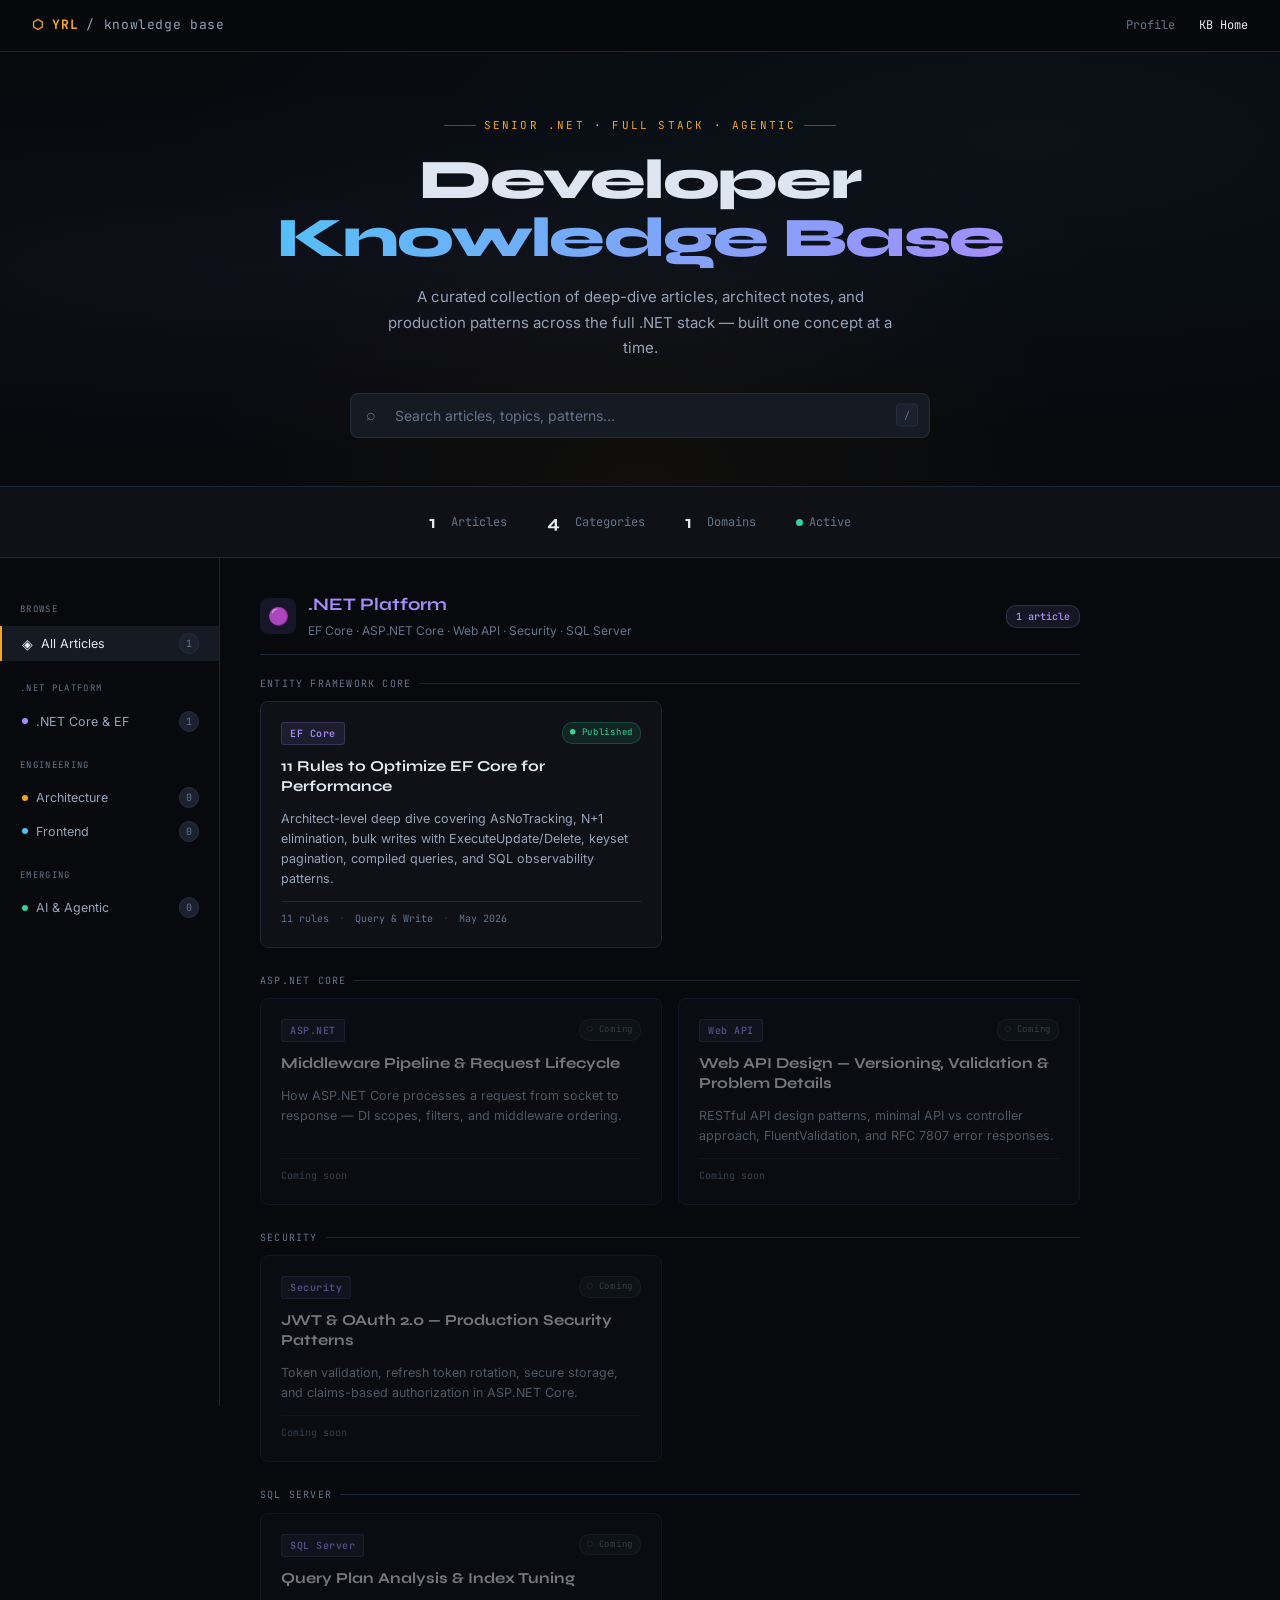
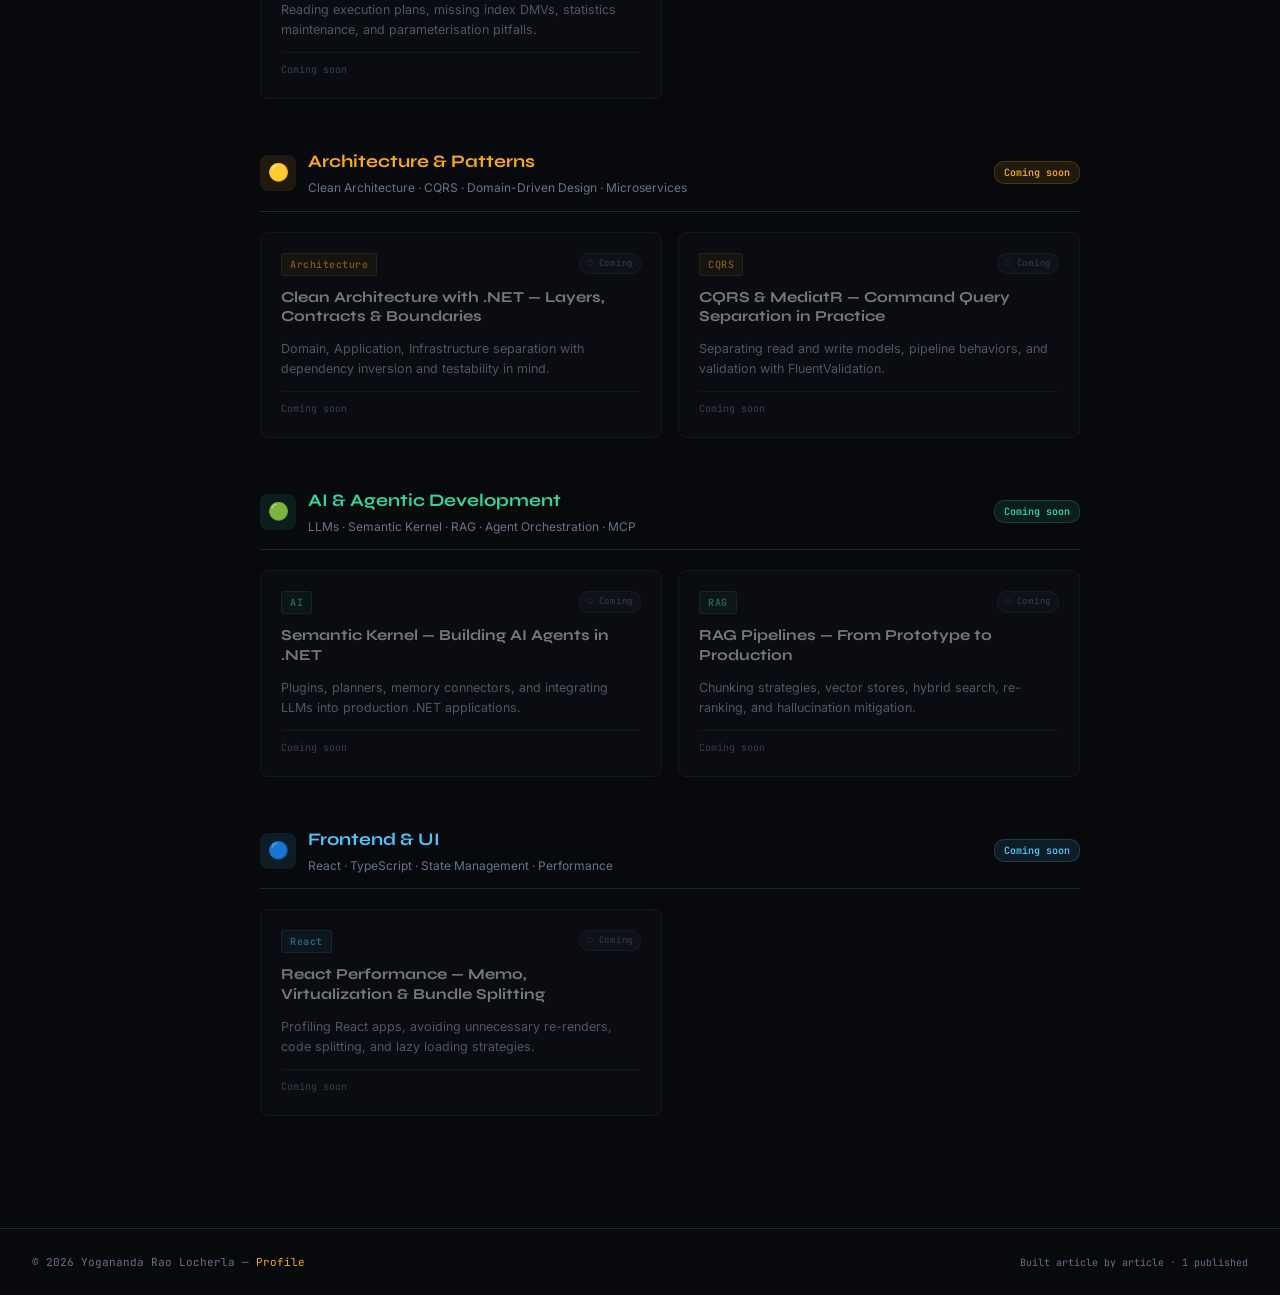
==== kb/index.html @ de8a24d0 "add knowledge base with EF Core performance deep dive Introduces the /kb section — a searchable, cat" ====
<!DOCTYPE html>
<html lang="en">
<head>
<meta charset="UTF-8" />
<meta name="viewport" content="width=device-width, initial-scale=1.0"/>
<title>Knowledge Base — Yogananda Rao Locherla</title>
<style>
  @import url('https://fonts.googleapis.com/css2?family=JetBrains+Mono:wght@400;600;700&family=Syne:wght@400;600;700;800&family=Inter:wght@300;400;500;600&display=swap');

  :root {
    --bg: #07090d;
    --surface: #0f1117;
    --surface2: #161a23;
    --surface3: #1c2130;
    --border: #1e2535;
    --border2: #252d3d;
    --accent: #f5a623;
    --accent2: #4fc3f7;
    --accent3: #a78bfa;
    --accent4: #34d399;
    --accent5: #f87171;
    --text: #e2e8f0;
    --muted: #64748b;
    --muted2: #94a3b8;
  }

  * { box-sizing: border-box; margin: 0; padding: 0; }

  body {
    background: var(--bg);
    color: var(--text);
    font-family: 'Inter', sans-serif;
    font-size: 14px;
    line-height: 1.7;
    min-height: 100vh;
  }

  a { text-decoration: none; color: inherit; }

  /* ── TOP NAV ── */
  nav {
    position: sticky;
    top: 0;
    z-index: 100;
    background: rgba(7,9,13,0.92);
    backdrop-filter: blur(12px);
    border-bottom: 1px solid var(--border);
    padding: 0 2rem;
    display: flex;
    align-items: center;
    justify-content: space-between;
    height: 52px;
  }
  .nav-logo {
    font-family: 'JetBrains Mono', monospace;
    font-size: 13px;
    font-weight: 700;
    color: var(--accent);
    letter-spacing: 0.05em;
    display: flex;
    align-items: center;
    gap: 8px;
  }
  .nav-logo span { color: var(--muted2); font-weight: 400; }
  .nav-links {
    display: flex;
    gap: 1.5rem;
    font-size: 12px;
    color: var(--muted);
    font-family: 'JetBrains Mono', monospace;
  }
  .nav-links a:hover { color: var(--text); }
  .nav-back {
    font-family: 'JetBrains Mono', monospace;
    font-size: 11px;
    color: var(--muted);
    display: flex;
    align-items: center;
    gap: 5px;
    transition: color 0.2s;
  }
  .nav-back:hover { color: var(--accent); }

  /* ── HERO ── */
  .hero {
    padding: 4rem 2rem 3rem;
    text-align: center;
    position: relative;
    overflow: hidden;
    border-bottom: 1px solid var(--border);
  }
  .hero::before {
    content: '';
    position: absolute; inset: 0;
    background:
      radial-gradient(ellipse at 20% 50%, rgba(167,139,250,0.05) 0%, transparent 60%),
      radial-gradient(ellipse at 80% 20%, rgba(79,195,247,0.05) 0%, transparent 60%),
      radial-gradient(ellipse at 50% 100%, rgba(245,166,35,0.04) 0%, transparent 50%);
    pointer-events: none;
  }
  .hero-eyebrow {
    font-family: 'JetBrains Mono', monospace;
    font-size: 11px;
    letter-spacing: 0.2em;
    text-transform: uppercase;
    color: var(--accent);
    margin-bottom: 1rem;
    display: flex;
    align-items: center;
    justify-content: center;
    gap: 8px;
  }
  .hero-eyebrow::before, .hero-eyebrow::after {
    content: '';
    display: block;
    width: 32px;
    height: 1px;
    background: var(--accent);
    opacity: 0.4;
  }
  .hero h1 {
    font-family: 'Syne', sans-serif;
    font-size: clamp(2rem, 5vw, 3.5rem);
    font-weight: 800;
    letter-spacing: -0.03em;
    line-height: 1.05;
    margin-bottom: 1rem;
  }
  .hero h1 em {
    font-style: normal;
    background: linear-gradient(135deg, var(--accent2) 0%, var(--accent3) 100%);
    -webkit-background-clip: text;
    -webkit-text-fill-color: transparent;
    background-clip: text;
  }
  .hero p {
    color: var(--muted2);
    font-size: 15px;
    max-width: 520px;
    margin: 0 auto 2rem;
    line-height: 1.7;
  }

  /* ── SEARCH ── */
  .search-wrap {
    max-width: 580px;
    margin: 0 auto;
    position: relative;
  }
  .search-icon {
    position: absolute;
    left: 16px;
    top: 50%;
    transform: translateY(-50%);
    color: var(--muted);
    font-size: 16px;
    pointer-events: none;
  }
  #search-input {
    width: 100%;
    background: var(--surface2);
    border: 1px solid var(--border2);
    border-radius: 8px;
    padding: 13px 16px 13px 44px;
    font-family: 'Inter', sans-serif;
    font-size: 14px;
    color: var(--text);
    outline: none;
    transition: border-color 0.2s, box-shadow 0.2s;
  }
  #search-input::placeholder { color: var(--muted); }
  #search-input:focus {
    border-color: var(--accent3);
    box-shadow: 0 0 0 3px rgba(167,139,250,0.1);
  }
  .search-kbd {
    position: absolute;
    right: 12px;
    top: 50%;
    transform: translateY(-50%);
    font-family: 'JetBrains Mono', monospace;
    font-size: 10px;
    color: var(--muted);
    background: var(--surface3);
    border: 1px solid var(--border2);
    padding: 2px 7px;
    border-radius: 3px;
  }

  /* ── STATS BAR ── */
  .stats-bar {
    display: flex;
    justify-content: center;
    gap: 2.5rem;
    padding: 1.25rem 2rem;
    border-bottom: 1px solid var(--border);
    background: var(--surface);
  }
  .stat {
    display: flex;
    align-items: center;
    gap: 8px;
    font-size: 12px;
    color: var(--muted);
    font-family: 'JetBrains Mono', monospace;
  }
  .stat-num {
    font-size: 18px;
    font-weight: 700;
    font-family: 'Syne', sans-serif;
    color: var(--text);
  }

  /* ── MAIN LAYOUT ── */
  .layout {
    display: grid;
    grid-template-columns: 220px 1fr;
    min-height: calc(100vh - 200px);
  }
  @media (max-width: 768px) {
    .layout { grid-template-columns: 1fr; }
    .sidebar { display: none; }
  }

  /* ── SIDEBAR ── */
  .sidebar {
    border-right: 1px solid var(--border);
    padding: 1.5rem 0;
    position: sticky;
    top: 52px;
    height: calc(100vh - 52px);
    overflow-y: auto;
    scrollbar-width: thin;
    scrollbar-color: var(--border2) transparent;
  }
  .sidebar-section {
    margin-bottom: 0.5rem;
  }
  .sidebar-heading {
    font-family: 'JetBrains Mono', monospace;
    font-size: 9px;
    letter-spacing: 0.15em;
    text-transform: uppercase;
    color: var(--muted);
    padding: 0.5rem 1.25rem;
    margin-top: 0.75rem;
  }
  .sidebar-item {
    display: flex;
    align-items: center;
    gap: 8px;
    padding: 6px 1.25rem;
    font-size: 12.5px;
    color: var(--muted2);
    cursor: pointer;
    transition: background 0.15s, color 0.15s;
    border-left: 2px solid transparent;
  }
  .sidebar-item:hover {
    background: var(--surface2);
    color: var(--text);
  }
  .sidebar-item.active {
    background: var(--surface2);
    color: var(--text);
    border-left-color: var(--accent);
  }
  .sidebar-dot {
    width: 6px; height: 6px;
    border-radius: 50%;
    flex-shrink: 0;
  }
  .sidebar-count {
    margin-left: auto;
    font-family: 'JetBrains Mono', monospace;
    font-size: 10px;
    background: var(--surface3);
    border: 1px solid var(--border2);
    padding: 1px 6px;
    border-radius: 10px;
    color: var(--muted);
  }

  /* ── CONTENT ── */
  .content {
    padding: 2rem 2.5rem 4rem;
    max-width: 900px;
  }

  /* ── CATEGORY SECTION ── */
  .cat-section { margin-bottom: 3rem; }
  .cat-section[data-hidden="true"] { display: none; }

  .cat-header {
    display: flex;
    align-items: center;
    gap: 12px;
    margin-bottom: 1.25rem;
    padding-bottom: 0.75rem;
    border-bottom: 1px solid var(--border);
  }
  .cat-icon {
    width: 36px; height: 36px;
    border-radius: 8px;
    display: flex;
    align-items: center;
    justify-content: center;
    font-size: 17px;
    flex-shrink: 0;
  }
  .cat-title-block { flex: 1; }
  .cat-title {
    font-family: 'Syne', sans-serif;
    font-size: 1.1rem;
    font-weight: 700;
  }
  .cat-desc { font-size: 12px; color: var(--muted); margin-top: 1px; }
  .cat-badge {
    font-family: 'JetBrains Mono', monospace;
    font-size: 10px;
    padding: 2px 9px;
    border-radius: 10px;
    font-weight: 600;
  }

  /* ── SUBCATEGORY ── */
  .subcat { margin-bottom: 1.5rem; }
  .subcat-label {
    font-family: 'JetBrains Mono', monospace;
    font-size: 10px;
    letter-spacing: 0.12em;
    text-transform: uppercase;
    color: var(--muted);
    margin-bottom: 0.6rem;
    display: flex;
    align-items: center;
    gap: 8px;
  }
  .subcat-label::after {
    content: '';
    flex: 1;
    height: 1px;
    background: var(--border);
  }

  /* ── ARTICLE CARD ── */
  .article-grid {
    display: grid;
    grid-template-columns: repeat(auto-fill, minmax(280px, 1fr));
    gap: 1rem;
  }
  .article-card {
    background: var(--surface);
    border: 1px solid var(--border);
    border-radius: 8px;
    padding: 1.25rem;
    transition: border-color 0.2s, transform 0.15s, box-shadow 0.2s;
    display: flex;
    flex-direction: column;
    gap: 0.75rem;
    cursor: pointer;
    position: relative;
    overflow: hidden;
  }
  .article-card::before {
    content: '';
    position: absolute;
    top: 0; left: 0; right: 0;
    height: 2px;
    opacity: 0;
    transition: opacity 0.2s;
  }
  .article-card:hover {
    border-color: var(--border2);
    transform: translateY(-2px);
    box-shadow: 0 8px 24px rgba(0,0,0,0.4);
  }
  .article-card:hover::before { opacity: 1; }

  .article-top {
    display: flex;
    align-items: flex-start;
    justify-content: space-between;
    gap: 8px;
  }
  .article-tag {
    font-family: 'JetBrains Mono', monospace;
    font-size: 10px;
    padding: 2px 8px;
    border-radius: 3px;
    font-weight: 600;
    letter-spacing: 0.05em;
    white-space: nowrap;
  }
  .article-status {
    font-family: 'JetBrains Mono', monospace;
    font-size: 9px;
    padding: 2px 7px;
    border-radius: 10px;
    letter-spacing: 0.08em;
    white-space: nowrap;
  }
  .status-published {
    background: rgba(52,211,153,0.1);
    color: var(--accent4);
    border: 1px solid rgba(52,211,153,0.2);
  }
  .status-coming {
    background: rgba(100,116,139,0.1);
    color: var(--muted);
    border: 1px solid rgba(100,116,139,0.2);
  }
  .article-title {
    font-family: 'Syne', sans-serif;
    font-size: 0.95rem;
    font-weight: 700;
    line-height: 1.3;
    color: var(--text);
  }
  .article-desc {
    font-size: 12.5px;
    color: var(--muted2);
    line-height: 1.6;
    flex: 1;
  }
  .article-meta {
    display: flex;
    align-items: center;
    gap: 10px;
    font-family: 'JetBrains Mono', monospace;
    font-size: 10px;
    color: var(--muted);
    padding-top: 0.5rem;
    border-top: 1px solid var(--border);
  }
  .article-meta-dot { color: var(--border2); }

  /* ── COMING SOON CARD ── */
  .article-card.coming { opacity: 0.5; pointer-events: none; }

  /* ── EMPTY STATE ── */
  #no-results {
    display: none;
    text-align: center;
    padding: 4rem 2rem;
    color: var(--muted);
  }
  #no-results svg { margin-bottom: 1rem; opacity: 0.3; }
  #no-results p { font-size: 13px; }
  #no-results strong { color: var(--muted2); }

  /* ── COLOR THEMES PER CATEGORY ── */
  /* .NET */
  .c-dotnet .cat-icon { background: rgba(167,139,250,0.1); }
  .c-dotnet .cat-title { color: var(--accent3); }
  .c-dotnet .cat-badge { background: rgba(167,139,250,0.1); color: var(--accent3); border: 1px solid rgba(167,139,250,0.2); }
  .c-dotnet .article-card::before { background: linear-gradient(90deg, var(--accent3), transparent); }
  .c-dotnet .article-tag { background: rgba(167,139,250,0.1); color: var(--accent3); border: 1px solid rgba(167,139,250,0.2); }
  .sidebar-dot.d-dotnet { background: var(--accent3); }

  /* Architecture */
  .c-arch .cat-icon { background: rgba(245,166,35,0.1); }
  .c-arch .cat-title { color: var(--accent); }
  .c-arch .cat-badge { background: rgba(245,166,35,0.1); color: var(--accent); border: 1px solid rgba(245,166,35,0.2); }
  .c-arch .article-card::before { background: linear-gradient(90deg, var(--accent), transparent); }
  .c-arch .article-tag { background: rgba(245,166,35,0.1); color: var(--accent); border: 1px solid rgba(245,166,35,0.2); }
  .sidebar-dot.d-arch { background: var(--accent); }

  /* AI/ML */
  .c-ai .cat-icon { background: rgba(52,211,153,0.1); }
  .c-ai .cat-title { color: var(--accent4); }
  .c-ai .cat-badge { background: rgba(52,211,153,0.1); color: var(--accent4); border: 1px solid rgba(52,211,153,0.2); }
  .c-ai .article-card::before { background: linear-gradient(90deg, var(--accent4), transparent); }
  .c-ai .article-tag { background: rgba(52,211,153,0.1); color: var(--accent4); border: 1px solid rgba(52,211,153,0.2); }
  .sidebar-dot.d-ai { background: var(--accent4); }

  /* Frontend */
  .c-frontend .cat-icon { background: rgba(79,195,247,0.1); }
  .c-frontend .cat-title { color: var(--accent2); }
  .c-frontend .cat-badge { background: rgba(79,195,247,0.1); color: var(--accent2); border: 1px solid rgba(79,195,247,0.2); }
  .c-frontend .article-card::before { background: linear-gradient(90deg, var(--accent2), transparent); }
  .c-frontend .article-tag { background: rgba(79,195,247,0.1); color: var(--accent2); border: 1px solid rgba(79,195,247,0.2); }
  .sidebar-dot.d-frontend { background: var(--accent2); }

  /* ── FOOTER ── */
  footer {
    border-top: 1px solid var(--border);
    padding: 1.5rem 2rem;
    display: flex;
    align-items: center;
    justify-content: space-between;
    font-family: 'JetBrains Mono', monospace;
    font-size: 11px;
    color: var(--muted);
  }
  footer a { color: var(--accent); }

  /* ── SCROLLBAR ── */
  ::-webkit-scrollbar { width: 5px; }
  ::-webkit-scrollbar-track { background: transparent; }
  ::-webkit-scrollbar-thumb { background: var(--border2); border-radius: 3px; }
</style>
</head>
<body>

<!-- ── NAV ── -->
<nav>
  <div class="nav-logo">
    ⬡ YRL <span>/ knowledge base</span>
  </div>
  <div class="nav-links">
    <a href="../index.html">Profile</a>
    <a href="#" style="color:var(--text)">KB Home</a>
  </div>
</nav>

<!-- ── HERO ── -->
<section class="hero">
  <div class="hero-eyebrow">Senior .NET · Full Stack · Agentic</div>
  <h1>Developer<br/><em>Knowledge Base</em></h1>
  <p>A curated collection of deep-dive articles, architect notes, and production patterns across the full .NET stack — built one concept at a time.</p>

  <div class="search-wrap">
    <span class="search-icon">⌕</span>
    <input type="text" id="search-input" placeholder="Search articles, topics, patterns…" autocomplete="off" />
    <span class="search-kbd">/</span>
  </div>
</section>

<!-- ── STATS ── -->
<div class="stats-bar">
  <div class="stat"><span class="stat-num" id="stat-articles">1</span>&nbsp;Articles</div>
  <div class="stat"><span class="stat-num">4</span>&nbsp;Categories</div>
  <div class="stat"><span class="stat-num">1</span>&nbsp;Domains</div>
  <div class="stat" style="display:flex;align-items:center;gap:6px;">
    <span style="width:7px;height:7px;border-radius:50%;background:var(--accent4);display:inline-block;"></span>
    <span>Active</span>
  </div>
</div>

<!-- ── BODY ── -->
<div class="layout">

  <!-- SIDEBAR -->
  <aside class="sidebar">
    <div class="sidebar-section">
      <div class="sidebar-heading">Browse</div>
      <div class="sidebar-item active" onclick="filterCat('all')">
        <span style="font-size:14px;">◈</span> All Articles
        <span class="sidebar-count" id="cnt-all">1</span>
      </div>
    </div>

    <div class="sidebar-section">
      <div class="sidebar-heading">.NET Platform</div>
      <div class="sidebar-item" onclick="filterCat('dotnet')">
        <span class="sidebar-dot d-dotnet"></span> .NET Core &amp; EF
        <span class="sidebar-count" id="cnt-dotnet">1</span>
      </div>
    </div>

    <div class="sidebar-section">
      <div class="sidebar-heading">Engineering</div>
      <div class="sidebar-item" onclick="filterCat('arch')">
        <span class="sidebar-dot d-arch"></span> Architecture
        <span class="sidebar-count" id="cnt-arch">0</span>
      </div>
      <div class="sidebar-item" onclick="filterCat('frontend')">
        <span class="sidebar-dot d-frontend"></span> Frontend
        <span class="sidebar-count" id="cnt-frontend">0</span>
      </div>
    </div>

    <div class="sidebar-section">
      <div class="sidebar-heading">Emerging</div>
      <div class="sidebar-item" onclick="filterCat('ai')">
        <span class="sidebar-dot d-ai"></span> AI &amp; Agentic
        <span class="sidebar-count" id="cnt-ai">0</span>
      </div>
    </div>
  </aside>

  <!-- CONTENT -->
  <main class="content">

    <!-- NO RESULTS -->
    <div id="no-results">
      <svg width="48" height="48" fill="none" viewBox="0 0 24 24" stroke="currentColor">
        <circle cx="11" cy="11" r="8"/><path d="m21 21-4.35-4.35"/>
      </svg>
      <p>No articles match <strong id="no-results-term"></strong></p>
      <p style="margin-top:6px;font-size:12px;">Try a different keyword or browse by category.</p>
    </div>

    <!-- ════════════════════════════════ -->
    <!-- CATEGORY: .NET Platform         -->
    <!-- ════════════════════════════════ -->
    <section class="cat-section c-dotnet" data-cat="dotnet" id="sec-dotnet">
      <div class="cat-header">
        <div class="cat-icon">🟣</div>
        <div class="cat-title-block">
          <div class="cat-title">.NET Platform</div>
          <div class="cat-desc">EF Core · ASP.NET Core · Web API · Security · SQL Server</div>
        </div>
        <span class="cat-badge">1 article</span>
      </div>

      <!-- EF Core subcategory -->
      <div class="subcat">
        <div class="subcat-label">Entity Framework Core</div>
        <div class="article-grid">

          <a href="dotnet/efcore/ef-core-performance-deep-dive.html" class="article-card"
             data-title="EF Core Performance Deep Dive"
             data-tags="ef core entity framework performance query optimization bulk writes change tracker"
             data-cat="dotnet">
            <div class="article-top">
              <span class="article-tag">EF Core</span>
              <span class="article-status status-published">● Published</span>
            </div>
            <div class="article-title">11 Rules to Optimize EF Core for Performance</div>
            <div class="article-desc">Architect-level deep dive covering AsNoTracking, N+1 elimination, bulk writes with ExecuteUpdate/Delete, keyset pagination, compiled queries, and SQL observability patterns.</div>
            <div class="article-meta">
              <span>11 rules</span>
              <span class="article-meta-dot">·</span>
              <span>Query &amp; Write</span>
              <span class="article-meta-dot">·</span>
              <span>May 2026</span>
            </div>
          </a>

        </div>
      </div>

      <!-- ASP.NET Core subcategory (placeholder) -->
      <div class="subcat">
        <div class="subcat-label">ASP.NET Core</div>
        <div class="article-grid">
          <div class="article-card coming" data-title="Middleware Pipeline Deep Dive" data-cat="dotnet">
            <div class="article-top">
              <span class="article-tag">ASP.NET</span>
              <span class="article-status status-coming">◌ Coming</span>
            </div>
            <div class="article-title">Middleware Pipeline &amp; Request Lifecycle</div>
            <div class="article-desc">How ASP.NET Core processes a request from socket to response — DI scopes, filters, and middleware ordering.</div>
            <div class="article-meta"><span>Coming soon</span></div>
          </div>
          <div class="article-card coming" data-title="Web API Design Best Practices" data-cat="dotnet">
            <div class="article-top">
              <span class="article-tag">Web API</span>
              <span class="article-status status-coming">◌ Coming</span>
            </div>
            <div class="article-title">Web API Design — Versioning, Validation &amp; Problem Details</div>
            <div class="article-desc">RESTful API design patterns, minimal API vs controller approach, FluentValidation, and RFC 7807 error responses.</div>
            <div class="article-meta"><span>Coming soon</span></div>
          </div>
        </div>
      </div>

      <!-- Security subcategory (placeholder) -->
      <div class="subcat">
        <div class="subcat-label">Security</div>
        <div class="article-grid">
          <div class="article-card coming" data-title="JWT Auth Security Patterns" data-cat="dotnet">
            <div class="article-top">
              <span class="article-tag">Security</span>
              <span class="article-status status-coming">◌ Coming</span>
            </div>
            <div class="article-title">JWT &amp; OAuth 2.0 — Production Security Patterns</div>
            <div class="article-desc">Token validation, refresh token rotation, secure storage, and claims-based authorization in ASP.NET Core.</div>
            <div class="article-meta"><span>Coming soon</span></div>
          </div>
        </div>
      </div>

      <!-- SQL Server subcategory (placeholder) -->
      <div class="subcat">
        <div class="subcat-label">SQL Server</div>
        <div class="article-grid">
          <div class="article-card coming" data-title="SQL Server Query Tuning" data-cat="dotnet">
            <div class="article-top">
              <span class="article-tag">SQL Server</span>
              <span class="article-status status-coming">◌ Coming</span>
            </div>
            <div class="article-title">Query Plan Analysis &amp; Index Tuning</div>
            <div class="article-desc">Reading execution plans, missing index DMVs, statistics maintenance, and parameterisation pitfalls.</div>
            <div class="article-meta"><span>Coming soon</span></div>
          </div>
        </div>
      </div>

    </section>

    <!-- ════════════════════════════════ -->
    <!-- CATEGORY: Architecture          -->
    <!-- ════════════════════════════════ -->
    <section class="cat-section c-arch" data-cat="arch" id="sec-arch">
      <div class="cat-header">
        <div class="cat-icon">🟡</div>
        <div class="cat-title-block">
          <div class="cat-title">Architecture &amp; Patterns</div>
          <div class="cat-desc">Clean Architecture · CQRS · Domain-Driven Design · Microservices</div>
        </div>
        <span class="cat-badge">Coming soon</span>
      </div>
      <div class="article-grid">
        <div class="article-card coming" data-title="Clean Architecture in .NET" data-cat="arch">
          <div class="article-top">
            <span class="article-tag">Architecture</span>
            <span class="article-status status-coming">◌ Coming</span>
          </div>
          <div class="article-title">Clean Architecture with .NET — Layers, Contracts &amp; Boundaries</div>
          <div class="article-desc">Domain, Application, Infrastructure separation with dependency inversion and testability in mind.</div>
          <div class="article-meta"><span>Coming soon</span></div>
        </div>
        <div class="article-card coming" data-title="CQRS MediatR Pattern" data-cat="arch">
          <div class="article-top">
            <span class="article-tag">CQRS</span>
            <span class="article-status status-coming">◌ Coming</span>
          </div>
          <div class="article-title">CQRS &amp; MediatR — Command Query Separation in Practice</div>
          <div class="article-desc">Separating read and write models, pipeline behaviors, and validation with FluentValidation.</div>
          <div class="article-meta"><span>Coming soon</span></div>
        </div>
      </div>
    </section>

    <!-- ════════════════════════════════ -->
    <!-- CATEGORY: AI & Agentic          -->
    <!-- ════════════════════════════════ -->
    <section class="cat-section c-ai" data-cat="ai" id="sec-ai">
      <div class="cat-header">
        <div class="cat-icon">🟢</div>
        <div class="cat-title-block">
          <div class="cat-title">AI &amp; Agentic Development</div>
          <div class="cat-desc">LLMs · Semantic Kernel · RAG · Agent Orchestration · MCP</div>
        </div>
        <span class="cat-badge">Coming soon</span>
      </div>
      <div class="article-grid">
        <div class="article-card coming" data-title="Semantic Kernel .NET AI" data-cat="ai">
          <div class="article-top">
            <span class="article-tag">AI</span>
            <span class="article-status status-coming">◌ Coming</span>
          </div>
          <div class="article-title">Semantic Kernel — Building AI Agents in .NET</div>
          <div class="article-desc">Plugins, planners, memory connectors, and integrating LLMs into production .NET applications.</div>
          <div class="article-meta"><span>Coming soon</span></div>
        </div>
        <div class="article-card coming" data-title="RAG Pattern Production" data-cat="ai">
          <div class="article-top">
            <span class="article-tag">RAG</span>
            <span class="article-status status-coming">◌ Coming</span>
          </div>
          <div class="article-title">RAG Pipelines — From Prototype to Production</div>
          <div class="article-desc">Chunking strategies, vector stores, hybrid search, re-ranking, and hallucination mitigation.</div>
          <div class="article-meta"><span>Coming soon</span></div>
        </div>
      </div>
    </section>

    <!-- ════════════════════════════════ -->
    <!-- CATEGORY: Frontend              -->
    <!-- ════════════════════════════════ -->
    <section class="cat-section c-frontend" data-cat="frontend" id="sec-frontend">
      <div class="cat-header">
        <div class="cat-icon">🔵</div>
        <div class="cat-title-block">
          <div class="cat-title">Frontend &amp; UI</div>
          <div class="cat-desc">React · TypeScript · State Management · Performance</div>
        </div>
        <span class="cat-badge">Coming soon</span>
      </div>
      <div class="article-grid">
        <div class="article-card coming" data-title="React Performance Patterns" data-cat="frontend">
          <div class="article-top">
            <span class="article-tag">React</span>
            <span class="article-status status-coming">◌ Coming</span>
          </div>
          <div class="article-title">React Performance — Memo, Virtualization &amp; Bundle Splitting</div>
          <div class="article-desc">Profiling React apps, avoiding unnecessary re-renders, code splitting, and lazy loading strategies.</div>
          <div class="article-meta"><span>Coming soon</span></div>
        </div>
      </div>
    </section>

  </main>
</div>

<!-- ── FOOTER ── -->
<footer>
  <span>© 2026 Yogananda Rao Locherla — <a href="../index.html">Profile</a></span>
  <span style="font-size:10px;">Built article by article · <span id="footer-count">1</span> published</span>
</footer>

<script>
// ── DATA ──────────────────────────────────────────────────────────────
const cards = Array.from(document.querySelectorAll('.article-card:not(.coming)'));
const allSections = Array.from(document.querySelectorAll('.cat-section'));

// ── SEARCH ────────────────────────────────────────────────────────────
const input = document.getElementById('search-input');
const noResults = document.getElementById('no-results');
const noResultsTerm = document.getElementById('no-results-term');

function normalise(s) { return s.toLowerCase().replace(/[^a-z0-9 ]/g, ''); }

function doSearch(term) {
  const q = normalise(term);
  let visible = 0;

  allSections.forEach(sec => {
    const secCards = sec.querySelectorAll('.article-card');
    let secVisible = 0;
    secCards.forEach(card => {
      const hay = normalise(
        (card.dataset.title || '') + ' ' +
        (card.dataset.tags || '') + ' ' +
        (card.dataset.cat || '') + ' ' +
        (card.querySelector('.article-title')?.textContent || '') + ' ' +
        (card.querySelector('.article-desc')?.textContent || '')
      );
      const match = !q || hay.includes(q);
      card.style.display = match ? '' : 'none';
      if (match) { secVisible++; visible++; }
    });
    sec.dataset.hidden = secVisible === 0 ? 'true' : 'false';
  });

  noResults.style.display = visible === 0 && q ? 'block' : 'none';
  noResultsTerm.textContent = '"' + term + '"';
}

input.addEventListener('input', () => doSearch(input.value.trim()));

// Keyboard shortcut: / focuses search
document.addEventListener('keydown', e => {
  if (e.key === '/' && document.activeElement !== input) {
    e.preventDefault();
    input.focus();
  }
  if (e.key === 'Escape') { input.blur(); input.value = ''; doSearch(''); }
});

// ── CATEGORY FILTER ───────────────────────────────────────────────────
function filterCat(cat) {
  document.querySelectorAll('.sidebar-item').forEach(i => i.classList.remove('active'));
  event.currentTarget.classList.add('active');

  allSections.forEach(sec => {
    sec.dataset.hidden = (cat !== 'all' && sec.dataset.cat !== cat) ? 'true' : 'false';
  });

  input.value = '';
  doSearch('');
}
</script>
</body>
</html>
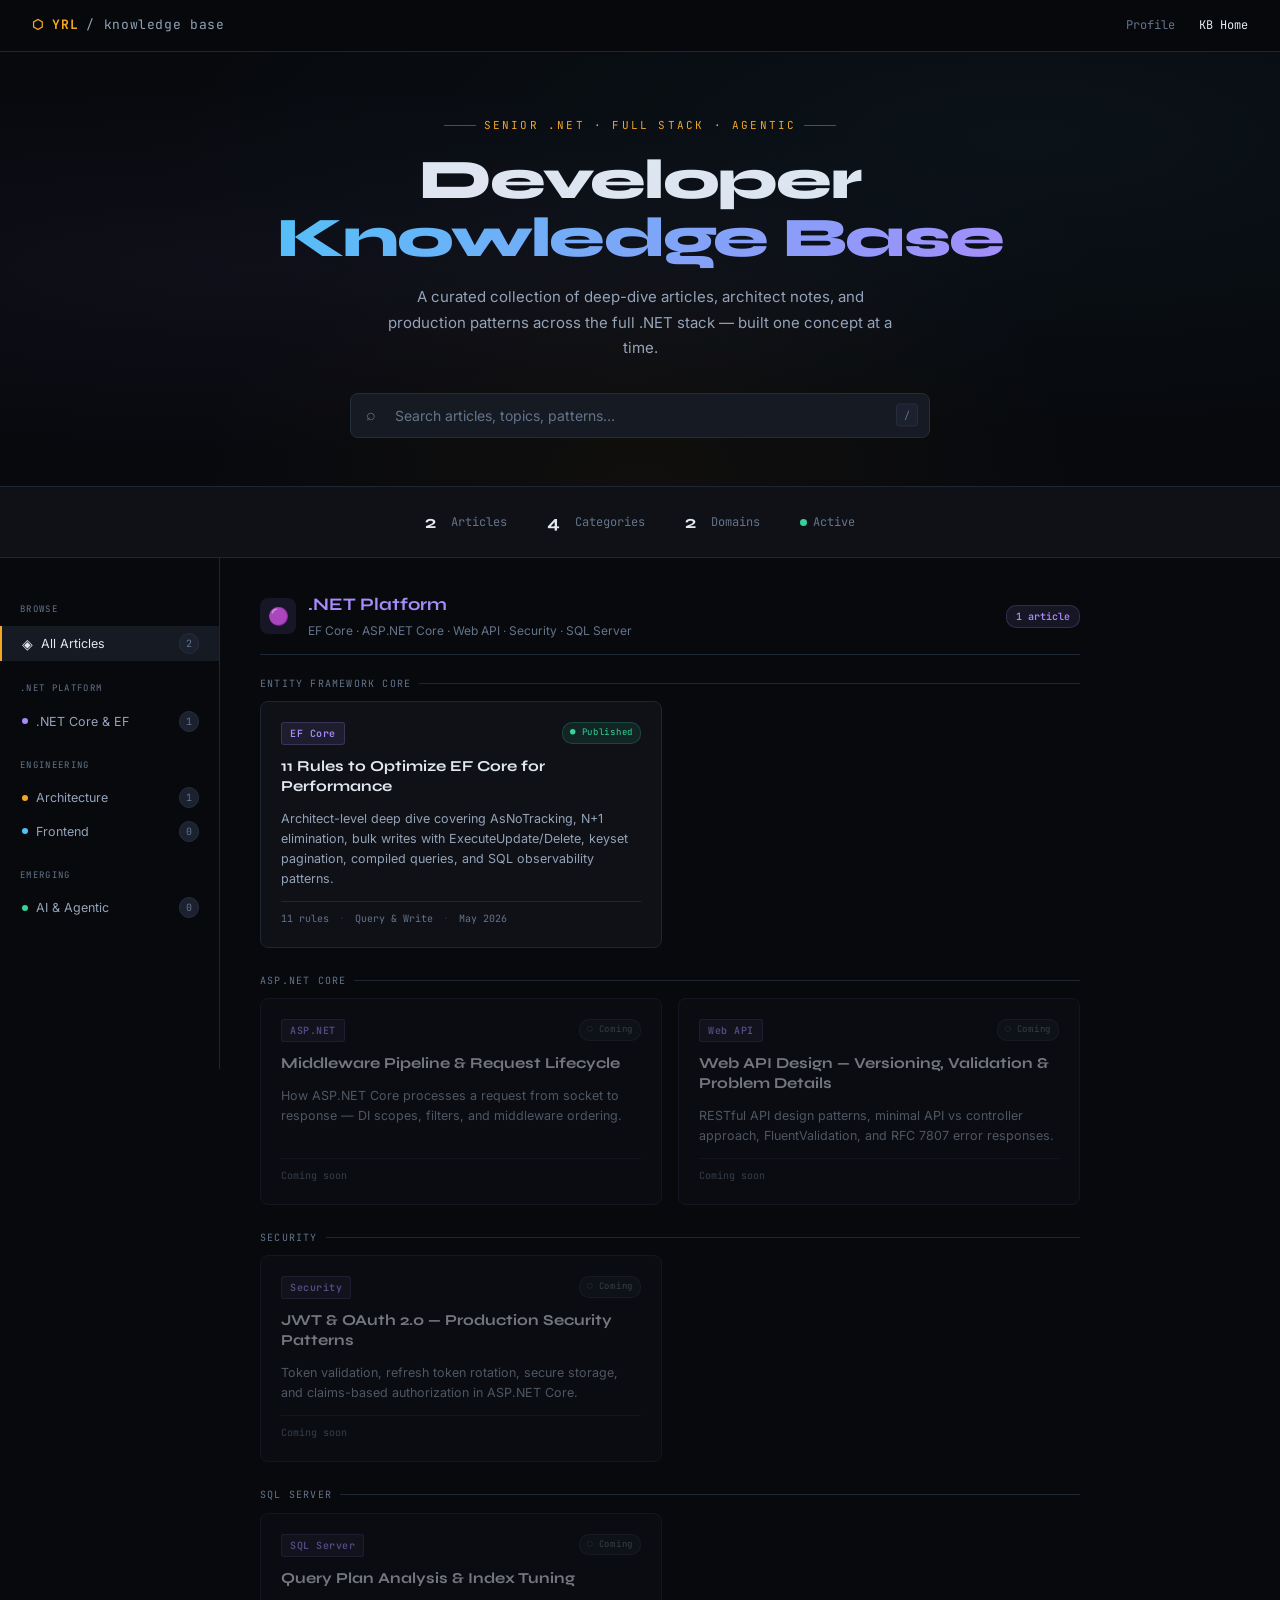
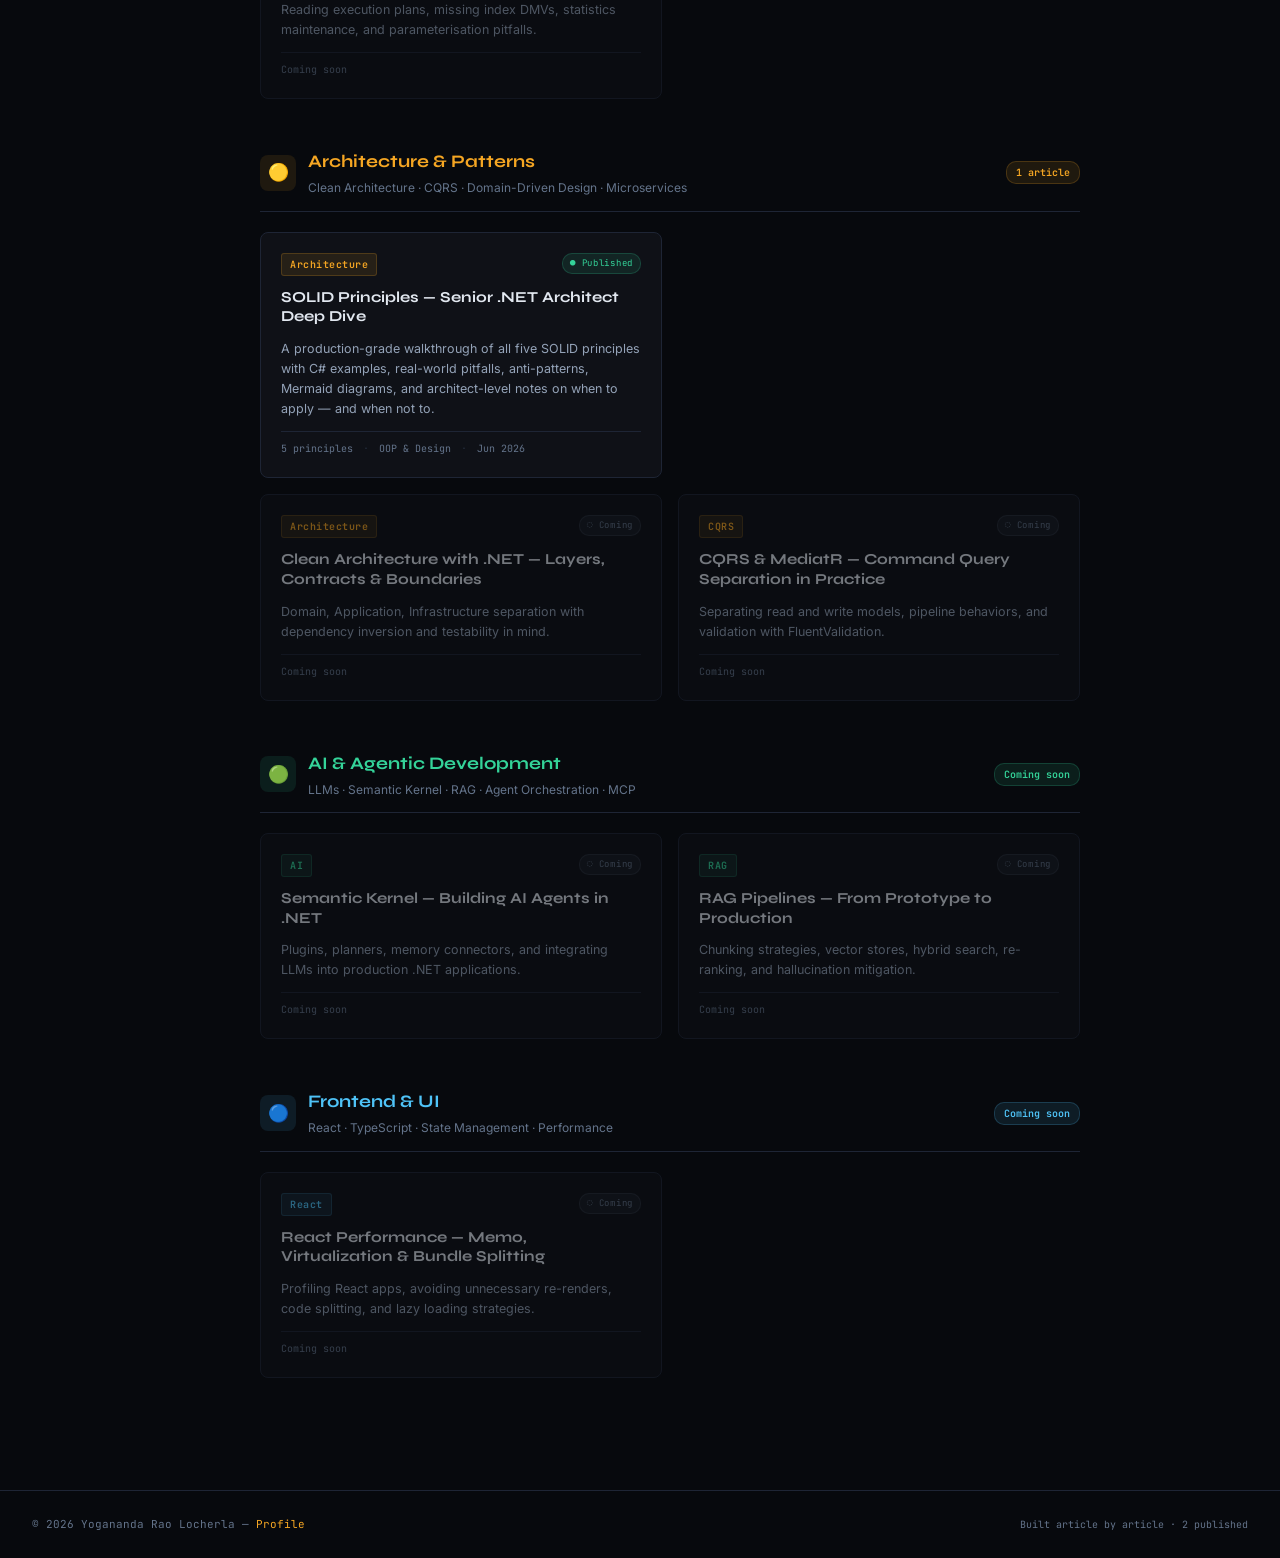
==== commit 42d11029: "add SOLID principles deep dive to architecture category Adds the SOLID Principles Senior .NET Archit" ====
--- a/kb/index.html
+++ b/kb/index.html
@@ -529,9 +529,9 @@
 
 <!-- ── STATS ── -->
 <div class="stats-bar">
-  <div class="stat"><span class="stat-num" id="stat-articles">1</span>&nbsp;Articles</div>
+  <div class="stat"><span class="stat-num" id="stat-articles">2</span>&nbsp;Articles</div>
   <div class="stat"><span class="stat-num">4</span>&nbsp;Categories</div>
-  <div class="stat"><span class="stat-num">1</span>&nbsp;Domains</div>
+  <div class="stat"><span class="stat-num">2</span>&nbsp;Domains</div>
   <div class="stat" style="display:flex;align-items:center;gap:6px;">
     <span style="width:7px;height:7px;border-radius:50%;background:var(--accent4);display:inline-block;"></span>
     <span>Active</span>
@@ -547,7 +547,7 @@
       <div class="sidebar-heading">Browse</div>
       <div class="sidebar-item active" onclick="filterCat('all')">
         <span style="font-size:14px;">◈</span> All Articles
-        <span class="sidebar-count" id="cnt-all">1</span>
+        <span class="sidebar-count" id="cnt-all">2</span>
       </div>
     </div>
 
@@ -563,7 +563,7 @@
       <div class="sidebar-heading">Engineering</div>
       <div class="sidebar-item" onclick="filterCat('arch')">
         <span class="sidebar-dot d-arch"></span> Architecture
-        <span class="sidebar-count" id="cnt-arch">0</span>
+        <span class="sidebar-count" id="cnt-arch">1</span>
       </div>
       <div class="sidebar-item" onclick="filterCat('frontend')">
         <span class="sidebar-dot d-frontend"></span> Frontend
@@ -701,9 +701,32 @@
           <div class="cat-title">Architecture &amp; Patterns</div>
           <div class="cat-desc">Clean Architecture · CQRS · Domain-Driven Design · Microservices</div>
         </div>
-        <span class="cat-badge">Coming soon</span>
+        <span class="cat-badge">1 article</span>
       </div>
       <div class="article-grid">
+
+        <a href="architecture/solid-principles-deep-dive.html" class="article-card"
+           data-title="SOLID Principles Deep Dive"
+           data-tags="solid single responsibility open closed liskov substitution interface segregation dependency inversion design principles oop clean code"
+           data-cat="arch">
+          <div class="article-top">
+            <span class="article-tag">Architecture</span>
+            <span class="article-status status-published">● Published</span>
+          </div>
+          <div class="article-title">SOLID Principles — Senior .NET Architect Deep Dive</div>
+          <div class="article-desc">A production-grade walkthrough of all five SOLID principles with C# examples, real-world pitfalls, anti-patterns, Mermaid diagrams, and architect-level notes on when to apply — and when not to.</div>
+          <div class="article-meta">
+            <span>5 principles</span>
+            <span class="article-meta-dot">·</span>
+            <span>OOP &amp; Design</span>
+            <span class="article-meta-dot">·</span>
+            <span>Jun 2026</span>
+          </div>
+        </a>
+
+      </div>
+
+      <div class="article-grid" style="margin-top:1rem;">
         <div class="article-card coming" data-title="Clean Architecture in .NET" data-cat="arch">
           <div class="article-top">
             <span class="article-tag">Architecture</span>
@@ -723,6 +746,7 @@
           <div class="article-meta"><span>Coming soon</span></div>
         </div>
       </div>
+
     </section>
 
     <!-- ════════════════════════════════ -->
@@ -790,7 +814,7 @@
 <!-- ── FOOTER ── -->
 <footer>
   <span>© 2026 Yogananda Rao Locherla — <a href="../index.html">Profile</a></span>
-  <span style="font-size:10px;">Built article by article · <span id="footer-count">1</span> published</span>
+  <span style="font-size:10px;">Built article by article · <span id="footer-count">2</span> published</span>
 </footer>
 
 <script>
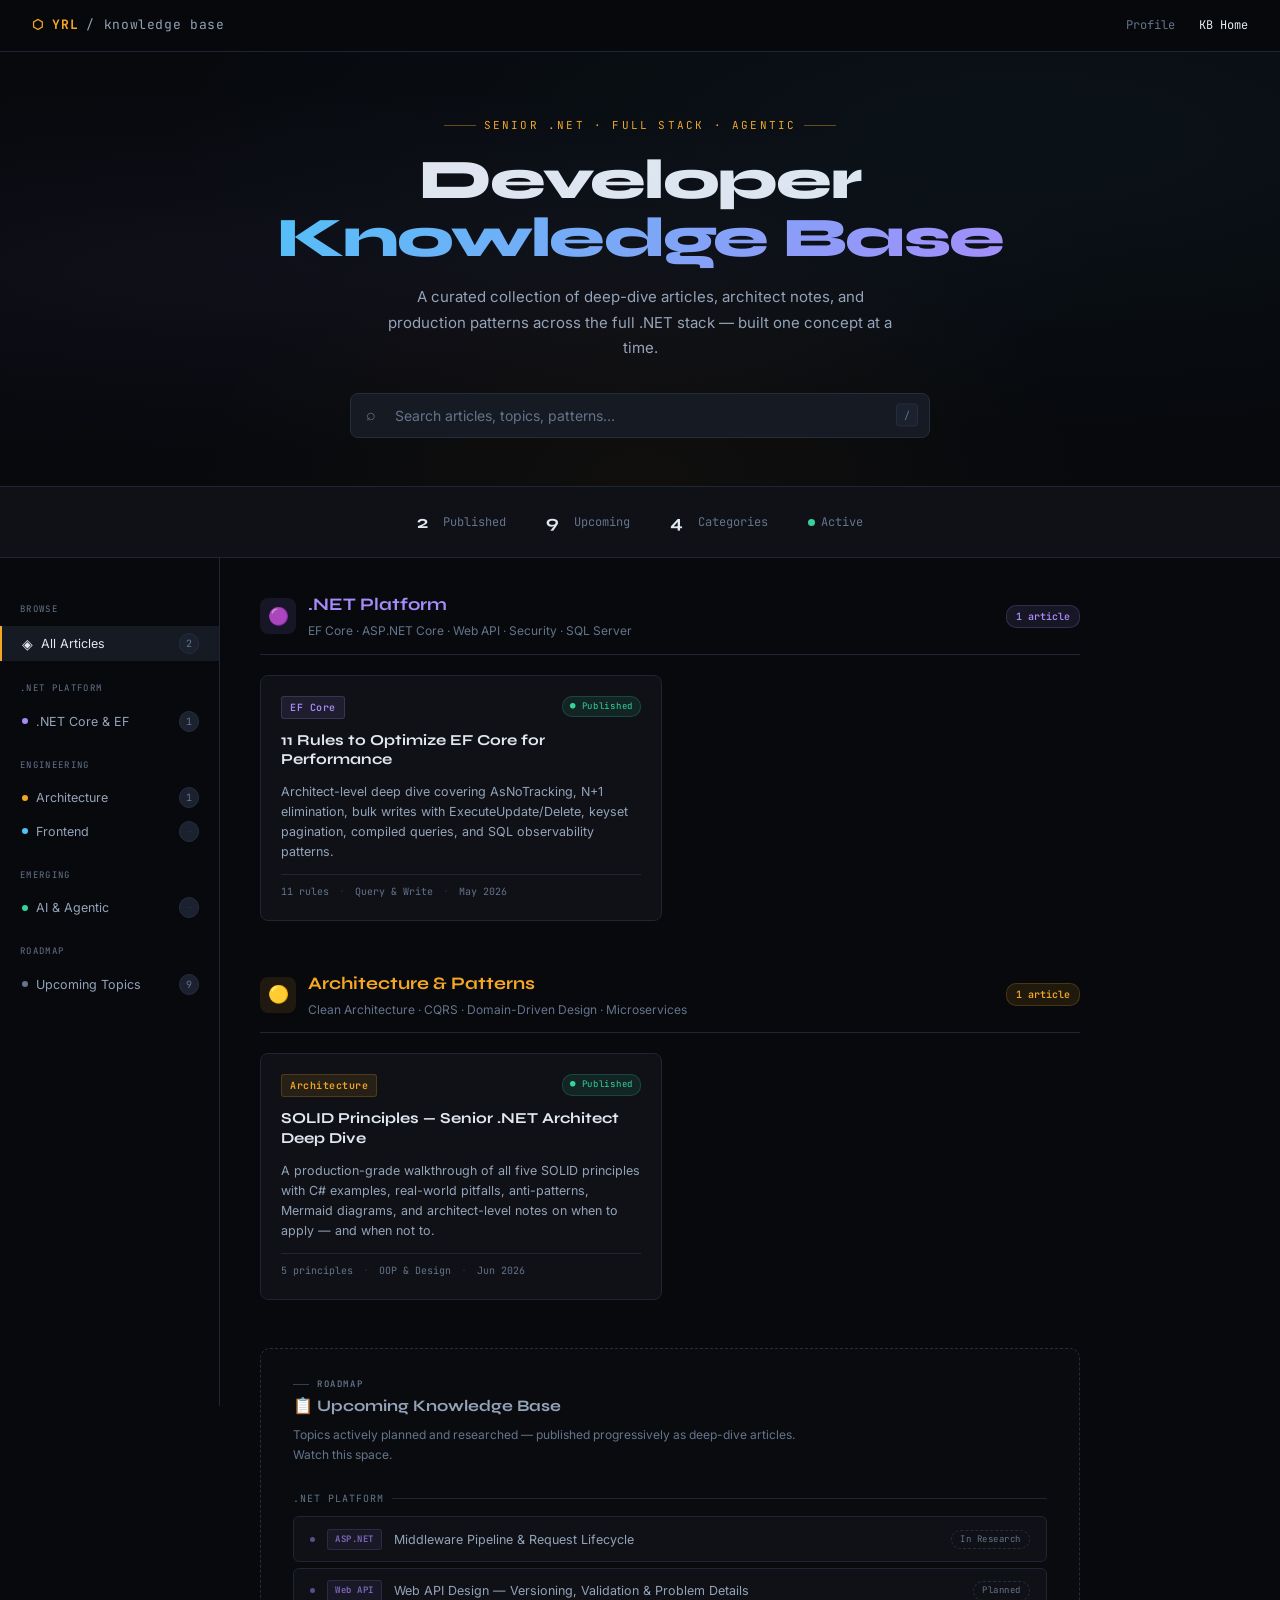
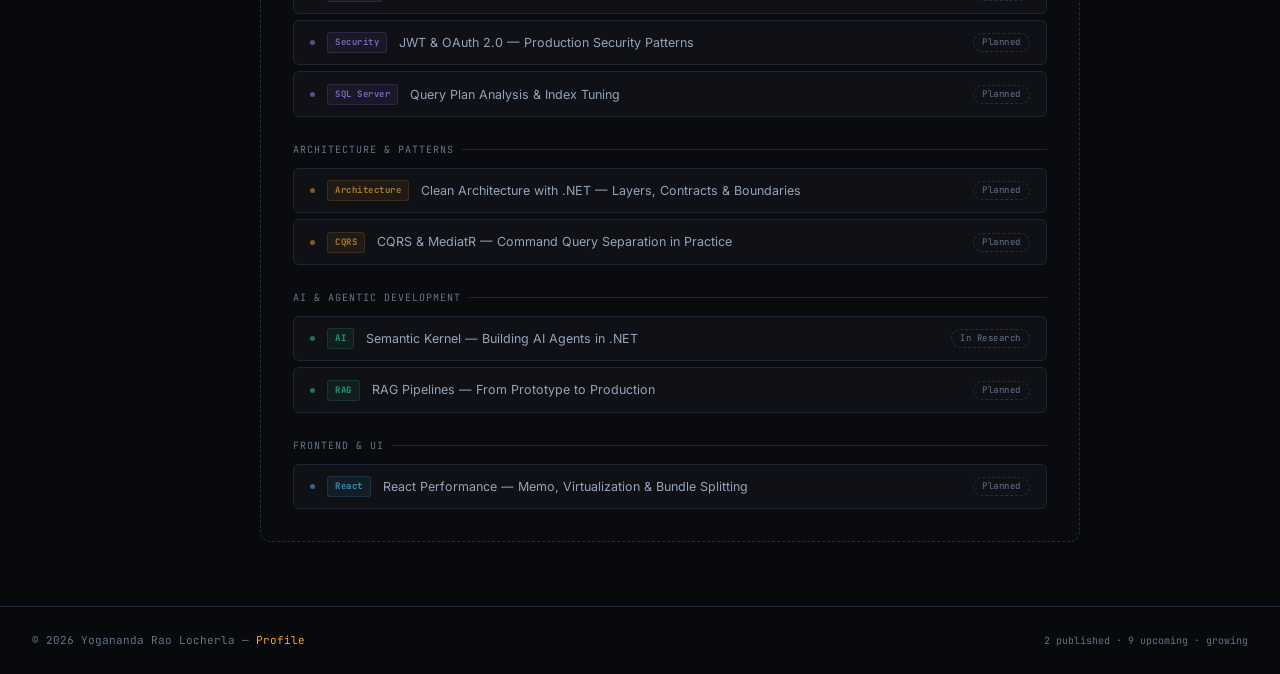
==== commit 48afb182: "clean up KB index — published articles up top, upcoming section at bottom Removes all placeholder co" ====
--- a/kb/index.html
+++ b/kb/index.html
@@ -25,7 +25,6 @@
   }
 
   * { box-sizing: border-box; margin: 0; padding: 0; }
-
   body {
     background: var(--bg);
     color: var(--text);
@@ -34,64 +33,36 @@
     line-height: 1.7;
     min-height: 100vh;
   }
-
   a { text-decoration: none; color: inherit; }
 
   /* ── TOP NAV ── */
   nav {
-    position: sticky;
-    top: 0;
-    z-index: 100;
+    position: sticky; top: 0; z-index: 100;
     background: rgba(7,9,13,0.92);
     backdrop-filter: blur(12px);
     border-bottom: 1px solid var(--border);
     padding: 0 2rem;
-    display: flex;
-    align-items: center;
-    justify-content: space-between;
+    display: flex; align-items: center; justify-content: space-between;
     height: 52px;
   }
   .nav-logo {
     font-family: 'JetBrains Mono', monospace;
-    font-size: 13px;
-    font-weight: 700;
-    color: var(--accent);
-    letter-spacing: 0.05em;
-    display: flex;
-    align-items: center;
-    gap: 8px;
+    font-size: 13px; font-weight: 700;
+    color: var(--accent); letter-spacing: 0.05em;
+    display: flex; align-items: center; gap: 8px;
   }
   .nav-logo span { color: var(--muted2); font-weight: 400; }
-  .nav-links {
-    display: flex;
-    gap: 1.5rem;
-    font-size: 12px;
-    color: var(--muted);
-    font-family: 'JetBrains Mono', monospace;
-  }
+  .nav-links { display: flex; gap: 1.5rem; font-size: 12px; color: var(--muted); font-family: 'JetBrains Mono', monospace; }
   .nav-links a:hover { color: var(--text); }
-  .nav-back {
-    font-family: 'JetBrains Mono', monospace;
-    font-size: 11px;
-    color: var(--muted);
-    display: flex;
-    align-items: center;
-    gap: 5px;
-    transition: color 0.2s;
-  }
-  .nav-back:hover { color: var(--accent); }
 
   /* ── HERO ── */
   .hero {
-    padding: 4rem 2rem 3rem;
-    text-align: center;
-    position: relative;
-    overflow: hidden;
+    padding: 4rem 2rem 3rem; text-align: center;
+    position: relative; overflow: hidden;
     border-bottom: 1px solid var(--border);
   }
   .hero::before {
-    content: '';
-    position: absolute; inset: 0;
+    content: ''; position: absolute; inset: 0;
     background:
       radial-gradient(ellipse at 20% 50%, rgba(167,139,250,0.05) 0%, transparent 60%),
       radial-gradient(ellipse at 80% 20%, rgba(79,195,247,0.05) 0%, transparent 60%),
@@ -100,402 +71,235 @@
   }
   .hero-eyebrow {
     font-family: 'JetBrains Mono', monospace;
-    font-size: 11px;
-    letter-spacing: 0.2em;
-    text-transform: uppercase;
-    color: var(--accent);
-    margin-bottom: 1rem;
-    display: flex;
-    align-items: center;
-    justify-content: center;
-    gap: 8px;
+    font-size: 11px; letter-spacing: 0.2em; text-transform: uppercase;
+    color: var(--accent); margin-bottom: 1rem;
+    display: flex; align-items: center; justify-content: center; gap: 8px;
   }
   .hero-eyebrow::before, .hero-eyebrow::after {
-    content: '';
-    display: block;
-    width: 32px;
-    height: 1px;
-    background: var(--accent);
-    opacity: 0.4;
+    content: ''; display: block; width: 32px; height: 1px;
+    background: var(--accent); opacity: 0.4;
   }
   .hero h1 {
     font-family: 'Syne', sans-serif;
-    font-size: clamp(2rem, 5vw, 3.5rem);
-    font-weight: 800;
-    letter-spacing: -0.03em;
-    line-height: 1.05;
-    margin-bottom: 1rem;
+    font-size: clamp(2rem, 5vw, 3.5rem); font-weight: 800;
+    letter-spacing: -0.03em; line-height: 1.05; margin-bottom: 1rem;
   }
   .hero h1 em {
     font-style: normal;
     background: linear-gradient(135deg, var(--accent2) 0%, var(--accent3) 100%);
-    -webkit-background-clip: text;
-    -webkit-text-fill-color: transparent;
-    background-clip: text;
-  }
-  .hero p {
-    color: var(--muted2);
-    font-size: 15px;
-    max-width: 520px;
-    margin: 0 auto 2rem;
-    line-height: 1.7;
-  }
+    -webkit-background-clip: text; -webkit-text-fill-color: transparent; background-clip: text;
+  }
+  .hero p { color: var(--muted2); font-size: 15px; max-width: 520px; margin: 0 auto 2rem; }
 
   /* ── SEARCH ── */
-  .search-wrap {
-    max-width: 580px;
-    margin: 0 auto;
-    position: relative;
-  }
+  .search-wrap { max-width: 580px; margin: 0 auto; position: relative; }
   .search-icon {
-    position: absolute;
-    left: 16px;
-    top: 50%;
-    transform: translateY(-50%);
-    color: var(--muted);
-    font-size: 16px;
-    pointer-events: none;
+    position: absolute; left: 16px; top: 50%; transform: translateY(-50%);
+    color: var(--muted); font-size: 16px; pointer-events: none;
   }
   #search-input {
-    width: 100%;
-    background: var(--surface2);
-    border: 1px solid var(--border2);
-    border-radius: 8px;
-    padding: 13px 16px 13px 44px;
-    font-family: 'Inter', sans-serif;
-    font-size: 14px;
-    color: var(--text);
-    outline: none;
+    width: 100%; background: var(--surface2); border: 1px solid var(--border2);
+    border-radius: 8px; padding: 13px 16px 13px 44px;
+    font-family: 'Inter', sans-serif; font-size: 14px; color: var(--text); outline: none;
     transition: border-color 0.2s, box-shadow 0.2s;
   }
   #search-input::placeholder { color: var(--muted); }
-  #search-input:focus {
-    border-color: var(--accent3);
-    box-shadow: 0 0 0 3px rgba(167,139,250,0.1);
-  }
+  #search-input:focus { border-color: var(--accent3); box-shadow: 0 0 0 3px rgba(167,139,250,0.1); }
   .search-kbd {
-    position: absolute;
-    right: 12px;
-    top: 50%;
-    transform: translateY(-50%);
-    font-family: 'JetBrains Mono', monospace;
-    font-size: 10px;
-    color: var(--muted);
-    background: var(--surface3);
-    border: 1px solid var(--border2);
-    padding: 2px 7px;
-    border-radius: 3px;
+    position: absolute; right: 12px; top: 50%; transform: translateY(-50%);
+    font-family: 'JetBrains Mono', monospace; font-size: 10px; color: var(--muted);
+    background: var(--surface3); border: 1px solid var(--border2);
+    padding: 2px 7px; border-radius: 3px;
   }
 
   /* ── STATS BAR ── */
   .stats-bar {
-    display: flex;
-    justify-content: center;
-    gap: 2.5rem;
-    padding: 1.25rem 2rem;
-    border-bottom: 1px solid var(--border);
+    display: flex; justify-content: center; gap: 2.5rem;
+    padding: 1.25rem 2rem; border-bottom: 1px solid var(--border);
     background: var(--surface);
   }
-  .stat {
-    display: flex;
-    align-items: center;
-    gap: 8px;
-    font-size: 12px;
-    color: var(--muted);
-    font-family: 'JetBrains Mono', monospace;
-  }
-  .stat-num {
-    font-size: 18px;
-    font-weight: 700;
-    font-family: 'Syne', sans-serif;
-    color: var(--text);
-  }
-
-  /* ── MAIN LAYOUT ── */
-  .layout {
-    display: grid;
-    grid-template-columns: 220px 1fr;
-    min-height: calc(100vh - 200px);
-  }
-  @media (max-width: 768px) {
-    .layout { grid-template-columns: 1fr; }
-    .sidebar { display: none; }
-  }
+  .stat { display: flex; align-items: center; gap: 8px; font-size: 12px; color: var(--muted); font-family: 'JetBrains Mono', monospace; }
+  .stat-num { font-size: 18px; font-weight: 700; font-family: 'Syne', sans-serif; color: var(--text); }
+
+  /* ── LAYOUT ── */
+  .layout { display: grid; grid-template-columns: 220px 1fr; min-height: calc(100vh - 200px); }
+  @media (max-width: 768px) { .layout { grid-template-columns: 1fr; } .sidebar { display: none; } }
 
   /* ── SIDEBAR ── */
   .sidebar {
     border-right: 1px solid var(--border);
-    padding: 1.5rem 0;
-    position: sticky;
-    top: 52px;
-    height: calc(100vh - 52px);
-    overflow-y: auto;
-    scrollbar-width: thin;
-    scrollbar-color: var(--border2) transparent;
-  }
-  .sidebar-section {
-    margin-bottom: 0.5rem;
-  }
+    padding: 1.5rem 0; position: sticky; top: 52px;
+    height: calc(100vh - 52px); overflow-y: auto;
+    scrollbar-width: thin; scrollbar-color: var(--border2) transparent;
+  }
+  .sidebar-section { margin-bottom: 0.5rem; }
   .sidebar-heading {
-    font-family: 'JetBrains Mono', monospace;
-    font-size: 9px;
-    letter-spacing: 0.15em;
-    text-transform: uppercase;
-    color: var(--muted);
-    padding: 0.5rem 1.25rem;
-    margin-top: 0.75rem;
+    font-family: 'JetBrains Mono', monospace; font-size: 9px;
+    letter-spacing: 0.15em; text-transform: uppercase;
+    color: var(--muted); padding: 0.5rem 1.25rem; margin-top: 0.75rem;
   }
   .sidebar-item {
-    display: flex;
-    align-items: center;
-    gap: 8px;
-    padding: 6px 1.25rem;
-    font-size: 12.5px;
-    color: var(--muted2);
-    cursor: pointer;
-    transition: background 0.15s, color 0.15s;
+    display: flex; align-items: center; gap: 8px;
+    padding: 6px 1.25rem; font-size: 12.5px; color: var(--muted2);
+    cursor: pointer; transition: background 0.15s, color 0.15s;
     border-left: 2px solid transparent;
   }
-  .sidebar-item:hover {
-    background: var(--surface2);
-    color: var(--text);
-  }
-  .sidebar-item.active {
-    background: var(--surface2);
-    color: var(--text);
-    border-left-color: var(--accent);
-  }
-  .sidebar-dot {
-    width: 6px; height: 6px;
-    border-radius: 50%;
-    flex-shrink: 0;
-  }
+  .sidebar-item:hover { background: var(--surface2); color: var(--text); }
+  .sidebar-item.active { background: var(--surface2); color: var(--text); border-left-color: var(--accent); }
+  .sidebar-dot { width: 6px; height: 6px; border-radius: 50%; flex-shrink: 0; }
   .sidebar-count {
-    margin-left: auto;
-    font-family: 'JetBrains Mono', monospace;
-    font-size: 10px;
-    background: var(--surface3);
-    border: 1px solid var(--border2);
-    padding: 1px 6px;
-    border-radius: 10px;
-    color: var(--muted);
-  }
+    margin-left: auto; font-family: 'JetBrains Mono', monospace; font-size: 10px;
+    background: var(--surface3); border: 1px solid var(--border2);
+    padding: 1px 6px; border-radius: 10px; color: var(--muted);
+  }
+  .sidebar-dot.d-dotnet  { background: var(--accent3); }
+  .sidebar-dot.d-arch    { background: var(--accent); }
+  .sidebar-dot.d-ai      { background: var(--accent4); }
+  .sidebar-dot.d-frontend{ background: var(--accent2); }
+  .sidebar-dot.d-upcoming{ background: var(--muted); }
 
   /* ── CONTENT ── */
-  .content {
-    padding: 2rem 2.5rem 4rem;
-    max-width: 900px;
-  }
+  .content { padding: 2rem 2.5rem 4rem; max-width: 900px; }
 
   /* ── CATEGORY SECTION ── */
   .cat-section { margin-bottom: 3rem; }
   .cat-section[data-hidden="true"] { display: none; }
-
   .cat-header {
-    display: flex;
-    align-items: center;
-    gap: 12px;
-    margin-bottom: 1.25rem;
-    padding-bottom: 0.75rem;
+    display: flex; align-items: center; gap: 12px;
+    margin-bottom: 1.25rem; padding-bottom: 0.75rem;
     border-bottom: 1px solid var(--border);
   }
-  .cat-icon {
-    width: 36px; height: 36px;
-    border-radius: 8px;
-    display: flex;
-    align-items: center;
-    justify-content: center;
-    font-size: 17px;
-    flex-shrink: 0;
-  }
+  .cat-icon { width: 36px; height: 36px; border-radius: 8px; display: flex; align-items: center; justify-content: center; font-size: 17px; flex-shrink: 0; }
   .cat-title-block { flex: 1; }
-  .cat-title {
-    font-family: 'Syne', sans-serif;
-    font-size: 1.1rem;
-    font-weight: 700;
-  }
+  .cat-title { font-family: 'Syne', sans-serif; font-size: 1.1rem; font-weight: 700; }
   .cat-desc { font-size: 12px; color: var(--muted); margin-top: 1px; }
-  .cat-badge {
-    font-family: 'JetBrains Mono', monospace;
-    font-size: 10px;
-    padding: 2px 9px;
-    border-radius: 10px;
-    font-weight: 600;
-  }
-
-  /* ── SUBCATEGORY ── */
-  .subcat { margin-bottom: 1.5rem; }
-  .subcat-label {
-    font-family: 'JetBrains Mono', monospace;
-    font-size: 10px;
-    letter-spacing: 0.12em;
-    text-transform: uppercase;
-    color: var(--muted);
-    margin-bottom: 0.6rem;
-    display: flex;
-    align-items: center;
-    gap: 8px;
-  }
-  .subcat-label::after {
-    content: '';
-    flex: 1;
-    height: 1px;
-    background: var(--border);
-  }
-
-  /* ── ARTICLE CARD ── */
-  .article-grid {
-    display: grid;
-    grid-template-columns: repeat(auto-fill, minmax(280px, 1fr));
-    gap: 1rem;
-  }
+  .cat-badge { font-family: 'JetBrains Mono', monospace; font-size: 10px; padding: 2px 9px; border-radius: 10px; font-weight: 600; }
+
+  /* ── ARTICLE CARD (published) ── */
+  .article-grid { display: grid; grid-template-columns: repeat(auto-fill, minmax(280px, 1fr)); gap: 1rem; }
   .article-card {
-    background: var(--surface);
-    border: 1px solid var(--border);
-    border-radius: 8px;
-    padding: 1.25rem;
+    background: var(--surface); border: 1px solid var(--border);
+    border-radius: 8px; padding: 1.25rem;
     transition: border-color 0.2s, transform 0.15s, box-shadow 0.2s;
-    display: flex;
-    flex-direction: column;
-    gap: 0.75rem;
-    cursor: pointer;
-    position: relative;
-    overflow: hidden;
+    display: flex; flex-direction: column; gap: 0.75rem;
+    position: relative; overflow: hidden;
   }
   .article-card::before {
-    content: '';
-    position: absolute;
-    top: 0; left: 0; right: 0;
-    height: 2px;
-    opacity: 0;
-    transition: opacity 0.2s;
-  }
-  .article-card:hover {
-    border-color: var(--border2);
-    transform: translateY(-2px);
-    box-shadow: 0 8px 24px rgba(0,0,0,0.4);
-  }
+    content: ''; position: absolute; top: 0; left: 0; right: 0;
+    height: 2px; opacity: 0; transition: opacity 0.2s;
+  }
+  .article-card:hover { border-color: var(--border2); transform: translateY(-2px); box-shadow: 0 8px 24px rgba(0,0,0,0.4); }
   .article-card:hover::before { opacity: 1; }
-
-  .article-top {
-    display: flex;
-    align-items: flex-start;
-    justify-content: space-between;
-    gap: 8px;
-  }
+  .article-top { display: flex; align-items: flex-start; justify-content: space-between; gap: 8px; }
   .article-tag {
-    font-family: 'JetBrains Mono', monospace;
-    font-size: 10px;
-    padding: 2px 8px;
-    border-radius: 3px;
-    font-weight: 600;
-    letter-spacing: 0.05em;
-    white-space: nowrap;
+    font-family: 'JetBrains Mono', monospace; font-size: 10px;
+    padding: 2px 8px; border-radius: 3px; font-weight: 600;
+    letter-spacing: 0.05em; white-space: nowrap;
   }
   .article-status {
-    font-family: 'JetBrains Mono', monospace;
-    font-size: 9px;
-    padding: 2px 7px;
-    border-radius: 10px;
-    letter-spacing: 0.08em;
-    white-space: nowrap;
-  }
-  .status-published {
-    background: rgba(52,211,153,0.1);
-    color: var(--accent4);
-    border: 1px solid rgba(52,211,153,0.2);
-  }
-  .status-coming {
-    background: rgba(100,116,139,0.1);
-    color: var(--muted);
-    border: 1px solid rgba(100,116,139,0.2);
-  }
-  .article-title {
-    font-family: 'Syne', sans-serif;
-    font-size: 0.95rem;
-    font-weight: 700;
-    line-height: 1.3;
-    color: var(--text);
-  }
-  .article-desc {
-    font-size: 12.5px;
-    color: var(--muted2);
-    line-height: 1.6;
-    flex: 1;
-  }
+    font-family: 'JetBrains Mono', monospace; font-size: 9px;
+    padding: 2px 7px; border-radius: 10px; letter-spacing: 0.08em; white-space: nowrap;
+  }
+  .status-published { background: rgba(52,211,153,0.1); color: var(--accent4); border: 1px solid rgba(52,211,153,0.2); }
+  .article-title { font-family: 'Syne', sans-serif; font-size: 0.95rem; font-weight: 700; line-height: 1.3; color: var(--text); }
+  .article-desc { font-size: 12.5px; color: var(--muted2); line-height: 1.6; flex: 1; }
   .article-meta {
-    display: flex;
-    align-items: center;
-    gap: 10px;
-    font-family: 'JetBrains Mono', monospace;
-    font-size: 10px;
-    color: var(--muted);
-    padding-top: 0.5rem;
-    border-top: 1px solid var(--border);
+    display: flex; align-items: center; gap: 10px;
+    font-family: 'JetBrains Mono', monospace; font-size: 10px; color: var(--muted);
+    padding-top: 0.5rem; border-top: 1px solid var(--border);
   }
   .article-meta-dot { color: var(--border2); }
 
-  /* ── COMING SOON CARD ── */
-  .article-card.coming { opacity: 0.5; pointer-events: none; }
-
-  /* ── EMPTY STATE ── */
-  #no-results {
-    display: none;
-    text-align: center;
-    padding: 4rem 2rem;
-    color: var(--muted);
-  }
-  #no-results svg { margin-bottom: 1rem; opacity: 0.3; }
-  #no-results p { font-size: 13px; }
-  #no-results strong { color: var(--muted2); }
-
-  /* ── COLOR THEMES PER CATEGORY ── */
-  /* .NET */
-  .c-dotnet .cat-icon { background: rgba(167,139,250,0.1); }
+  /* ── CATEGORY COLOR THEMES ── */
+  .c-dotnet .cat-icon  { background: rgba(167,139,250,0.1); }
   .c-dotnet .cat-title { color: var(--accent3); }
   .c-dotnet .cat-badge { background: rgba(167,139,250,0.1); color: var(--accent3); border: 1px solid rgba(167,139,250,0.2); }
   .c-dotnet .article-card::before { background: linear-gradient(90deg, var(--accent3), transparent); }
   .c-dotnet .article-tag { background: rgba(167,139,250,0.1); color: var(--accent3); border: 1px solid rgba(167,139,250,0.2); }
-  .sidebar-dot.d-dotnet { background: var(--accent3); }
-
-  /* Architecture */
-  .c-arch .cat-icon { background: rgba(245,166,35,0.1); }
+
+  .c-arch .cat-icon  { background: rgba(245,166,35,0.1); }
   .c-arch .cat-title { color: var(--accent); }
   .c-arch .cat-badge { background: rgba(245,166,35,0.1); color: var(--accent); border: 1px solid rgba(245,166,35,0.2); }
   .c-arch .article-card::before { background: linear-gradient(90deg, var(--accent), transparent); }
   .c-arch .article-tag { background: rgba(245,166,35,0.1); color: var(--accent); border: 1px solid rgba(245,166,35,0.2); }
-  .sidebar-dot.d-arch { background: var(--accent); }
-
-  /* AI/ML */
-  .c-ai .cat-icon { background: rgba(52,211,153,0.1); }
-  .c-ai .cat-title { color: var(--accent4); }
-  .c-ai .cat-badge { background: rgba(52,211,153,0.1); color: var(--accent4); border: 1px solid rgba(52,211,153,0.2); }
-  .c-ai .article-card::before { background: linear-gradient(90deg, var(--accent4), transparent); }
-  .c-ai .article-tag { background: rgba(52,211,153,0.1); color: var(--accent4); border: 1px solid rgba(52,211,153,0.2); }
-  .sidebar-dot.d-ai { background: var(--accent4); }
-
-  /* Frontend */
-  .c-frontend .cat-icon { background: rgba(79,195,247,0.1); }
-  .c-frontend .cat-title { color: var(--accent2); }
-  .c-frontend .cat-badge { background: rgba(79,195,247,0.1); color: var(--accent2); border: 1px solid rgba(79,195,247,0.2); }
-  .c-frontend .article-card::before { background: linear-gradient(90deg, var(--accent2), transparent); }
-  .c-frontend .article-tag { background: rgba(79,195,247,0.1); color: var(--accent2); border: 1px solid rgba(79,195,247,0.2); }
-  .sidebar-dot.d-frontend { background: var(--accent2); }
+
+  /* ── UPCOMING SECTION ── */
+  .upcoming-section {
+    margin-top: 1rem;
+    border: 1px dashed var(--border2);
+    border-radius: 10px;
+    padding: 1.75rem 2rem 2rem;
+    background: rgba(255,255,255,0.01);
+  }
+  .upcoming-section[data-hidden="true"] { display: none; }
+
+  .upcoming-header {
+    display: flex; align-items: center; gap: 12px;
+    margin-bottom: 0.5rem;
+  }
+  .upcoming-eyebrow {
+    font-family: 'JetBrains Mono', monospace;
+    font-size: 9px; letter-spacing: 0.18em; text-transform: uppercase;
+    color: var(--muted); font-weight: 600;
+    display: flex; align-items: center; gap: 8px;
+  }
+  .upcoming-eyebrow::before {
+    content: ''; display: inline-block; width: 16px; height: 1px;
+    background: var(--muted); opacity: 0.5;
+  }
+  .upcoming-title {
+    font-family: 'Syne', sans-serif; font-size: 1rem;
+    font-weight: 700; color: var(--muted2); margin-bottom: 0.35rem;
+  }
+  .upcoming-desc { font-size: 12px; color: var(--muted); margin-bottom: 1.5rem; max-width: 520px; }
+
+  /* ── UPCOMING GROUP ── */
+  .upcoming-group { margin-bottom: 1.5rem; }
+  .upcoming-group:last-child { margin-bottom: 0; }
+  .upcoming-group-label {
+    font-family: 'JetBrains Mono', monospace;
+    font-size: 10px; letter-spacing: 0.1em; text-transform: uppercase;
+    color: var(--muted); margin-bottom: 0.6rem;
+    display: flex; align-items: center; gap: 8px;
+  }
+  .upcoming-group-label::after { content: ''; flex: 1; height: 1px; background: var(--border); }
+
+  /* ── UPCOMING TOPIC ROW ── */
+  .upcoming-grid { display: flex; flex-direction: column; gap: 6px; }
+  .upcoming-row {
+    display: flex; align-items: center; gap: 12px;
+    background: var(--surface); border: 1px solid var(--border);
+    border-radius: 6px; padding: 0.7rem 1rem;
+    transition: border-color 0.15s;
+  }
+  .upcoming-row:hover { border-color: var(--border2); }
+  .upcoming-row-dot { width: 5px; height: 5px; border-radius: 50%; flex-shrink: 0; opacity: 0.5; }
+  .upcoming-row-tag {
+    font-family: 'JetBrains Mono', monospace; font-size: 9px;
+    padding: 2px 7px; border-radius: 3px; font-weight: 700;
+    letter-spacing: 0.06em; white-space: nowrap; opacity: 0.7;
+  }
+  .upcoming-row-title { font-size: 12.5px; color: var(--muted2); flex: 1; line-height: 1.4; }
+  .upcoming-row-status {
+    font-family: 'JetBrains Mono', monospace; font-size: 9px;
+    color: var(--muted); letter-spacing: 0.06em; white-space: nowrap;
+    border: 1px dashed var(--border2); padding: 1px 8px; border-radius: 10px;
+  }
+
+  /* ── EMPTY SEARCH STATE ── */
+  #no-results { display: none; text-align: center; padding: 4rem 2rem; color: var(--muted); }
+  #no-results svg { margin-bottom: 1rem; opacity: 0.3; }
+  #no-results p { font-size: 13px; }
+  #no-results strong { color: var(--muted2); }
 
   /* ── FOOTER ── */
   footer {
-    border-top: 1px solid var(--border);
-    padding: 1.5rem 2rem;
-    display: flex;
-    align-items: center;
-    justify-content: space-between;
-    font-family: 'JetBrains Mono', monospace;
-    font-size: 11px;
-    color: var(--muted);
+    border-top: 1px solid var(--border); padding: 1.5rem 2rem;
+    display: flex; align-items: center; justify-content: space-between;
+    font-family: 'JetBrains Mono', monospace; font-size: 11px; color: var(--muted);
   }
   footer a { color: var(--accent); }
 
-  /* ── SCROLLBAR ── */
   ::-webkit-scrollbar { width: 5px; }
   ::-webkit-scrollbar-track { background: transparent; }
   ::-webkit-scrollbar-thumb { background: var(--border2); border-radius: 3px; }
@@ -505,9 +309,7 @@
 
 <!-- ── NAV ── -->
 <nav>
-  <div class="nav-logo">
-    ⬡ YRL <span>/ knowledge base</span>
-  </div>
+  <div class="nav-logo">⬡ YRL <span>/ knowledge base</span></div>
   <div class="nav-links">
     <a href="../index.html">Profile</a>
     <a href="#" style="color:var(--text)">KB Home</a>
@@ -519,7 +321,6 @@
   <div class="hero-eyebrow">Senior .NET · Full Stack · Agentic</div>
   <h1>Developer<br/><em>Knowledge Base</em></h1>
   <p>A curated collection of deep-dive articles, architect notes, and production patterns across the full .NET stack — built one concept at a time.</p>
-
   <div class="search-wrap">
     <span class="search-icon">⌕</span>
     <input type="text" id="search-input" placeholder="Search articles, topics, patterns…" autocomplete="off" />
@@ -529,9 +330,9 @@
 
 <!-- ── STATS ── -->
 <div class="stats-bar">
-  <div class="stat"><span class="stat-num" id="stat-articles">2</span>&nbsp;Articles</div>
+  <div class="stat"><span class="stat-num">2</span>&nbsp;Published</div>
+  <div class="stat"><span class="stat-num">9</span>&nbsp;Upcoming</div>
   <div class="stat"><span class="stat-num">4</span>&nbsp;Categories</div>
-  <div class="stat"><span class="stat-num">2</span>&nbsp;Domains</div>
   <div class="stat" style="display:flex;align-items:center;gap:6px;">
     <span style="width:7px;height:7px;border-radius:50%;background:var(--accent4);display:inline-block;"></span>
     <span>Active</span>
@@ -545,37 +346,45 @@
   <aside class="sidebar">
     <div class="sidebar-section">
       <div class="sidebar-heading">Browse</div>
-      <div class="sidebar-item active" onclick="filterCat('all')">
+      <div class="sidebar-item active" onclick="filterCat('all', this)">
         <span style="font-size:14px;">◈</span> All Articles
-        <span class="sidebar-count" id="cnt-all">2</span>
+        <span class="sidebar-count">2</span>
       </div>
     </div>
 
     <div class="sidebar-section">
       <div class="sidebar-heading">.NET Platform</div>
-      <div class="sidebar-item" onclick="filterCat('dotnet')">
+      <div class="sidebar-item" onclick="filterCat('dotnet', this)">
         <span class="sidebar-dot d-dotnet"></span> .NET Core &amp; EF
-        <span class="sidebar-count" id="cnt-dotnet">1</span>
+        <span class="sidebar-count">1</span>
       </div>
     </div>
 
     <div class="sidebar-section">
       <div class="sidebar-heading">Engineering</div>
-      <div class="sidebar-item" onclick="filterCat('arch')">
+      <div class="sidebar-item" onclick="filterCat('arch', this)">
         <span class="sidebar-dot d-arch"></span> Architecture
-        <span class="sidebar-count" id="cnt-arch">1</span>
-      </div>
-      <div class="sidebar-item" onclick="filterCat('frontend')">
+        <span class="sidebar-count">1</span>
+      </div>
+      <div class="sidebar-item" onclick="filterCat('frontend', this)">
         <span class="sidebar-dot d-frontend"></span> Frontend
-        <span class="sidebar-count" id="cnt-frontend">0</span>
+        <span class="sidebar-count" style="color:var(--border2);">—</span>
       </div>
     </div>
 
     <div class="sidebar-section">
       <div class="sidebar-heading">Emerging</div>
-      <div class="sidebar-item" onclick="filterCat('ai')">
+      <div class="sidebar-item" onclick="filterCat('ai', this)">
         <span class="sidebar-dot d-ai"></span> AI &amp; Agentic
-        <span class="sidebar-count" id="cnt-ai">0</span>
+        <span class="sidebar-count" style="color:var(--border2);">—</span>
+      </div>
+    </div>
+
+    <div class="sidebar-section">
+      <div class="sidebar-heading">Roadmap</div>
+      <div class="sidebar-item" onclick="filterCat('upcoming', this)">
+        <span class="sidebar-dot d-upcoming"></span> Upcoming Topics
+        <span class="sidebar-count">9</span>
       </div>
     </div>
   </aside>
@@ -592,9 +401,9 @@
       <p style="margin-top:6px;font-size:12px;">Try a different keyword or browse by category.</p>
     </div>
 
-    <!-- ════════════════════════════════ -->
-    <!-- CATEGORY: .NET Platform         -->
-    <!-- ════════════════════════════════ -->
+    <!-- ════════════════════════════════════ -->
+    <!-- CATEGORY: .NET Platform             -->
+    <!-- ════════════════════════════════════ -->
     <section class="cat-section c-dotnet" data-cat="dotnet" id="sec-dotnet">
       <div class="cat-header">
         <div class="cat-icon">🟣</div>
@@ -604,96 +413,33 @@
         </div>
         <span class="cat-badge">1 article</span>
       </div>
-
-      <!-- EF Core subcategory -->
-      <div class="subcat">
-        <div class="subcat-label">Entity Framework Core</div>
-        <div class="article-grid">
-
-          <a href="dotnet/efcore/ef-core-performance-deep-dive.html" class="article-card"
-             data-title="EF Core Performance Deep Dive"
-             data-tags="ef core entity framework performance query optimization bulk writes change tracker"
-             data-cat="dotnet">
-            <div class="article-top">
-              <span class="article-tag">EF Core</span>
-              <span class="article-status status-published">● Published</span>
-            </div>
-            <div class="article-title">11 Rules to Optimize EF Core for Performance</div>
-            <div class="article-desc">Architect-level deep dive covering AsNoTracking, N+1 elimination, bulk writes with ExecuteUpdate/Delete, keyset pagination, compiled queries, and SQL observability patterns.</div>
-            <div class="article-meta">
-              <span>11 rules</span>
-              <span class="article-meta-dot">·</span>
-              <span>Query &amp; Write</span>
-              <span class="article-meta-dot">·</span>
-              <span>May 2026</span>
-            </div>
-          </a>
-
-        </div>
-      </div>
-
-      <!-- ASP.NET Core subcategory (placeholder) -->
-      <div class="subcat">
-        <div class="subcat-label">ASP.NET Core</div>
-        <div class="article-grid">
-          <div class="article-card coming" data-title="Middleware Pipeline Deep Dive" data-cat="dotnet">
-            <div class="article-top">
-              <span class="article-tag">ASP.NET</span>
-              <span class="article-status status-coming">◌ Coming</span>
-            </div>
-            <div class="article-title">Middleware Pipeline &amp; Request Lifecycle</div>
-            <div class="article-desc">How ASP.NET Core processes a request from socket to response — DI scopes, filters, and middleware ordering.</div>
-            <div class="article-meta"><span>Coming soon</span></div>
-          </div>
-          <div class="article-card coming" data-title="Web API Design Best Practices" data-cat="dotnet">
-            <div class="article-top">
-              <span class="article-tag">Web API</span>
-              <span class="article-status status-coming">◌ Coming</span>
-            </div>
-            <div class="article-title">Web API Design — Versioning, Validation &amp; Problem Details</div>
-            <div class="article-desc">RESTful API design patterns, minimal API vs controller approach, FluentValidation, and RFC 7807 error responses.</div>
-            <div class="article-meta"><span>Coming soon</span></div>
-          </div>
-        </div>
-      </div>
-
-      <!-- Security subcategory (placeholder) -->
-      <div class="subcat">
-        <div class="subcat-label">Security</div>
-        <div class="article-grid">
-          <div class="article-card coming" data-title="JWT Auth Security Patterns" data-cat="dotnet">
-            <div class="article-top">
-              <span class="article-tag">Security</span>
-              <span class="article-status status-coming">◌ Coming</span>
-            </div>
-            <div class="article-title">JWT &amp; OAuth 2.0 — Production Security Patterns</div>
-            <div class="article-desc">Token validation, refresh token rotation, secure storage, and claims-based authorization in ASP.NET Core.</div>
-            <div class="article-meta"><span>Coming soon</span></div>
-          </div>
-        </div>
-      </div>
-
-      <!-- SQL Server subcategory (placeholder) -->
-      <div class="subcat">
-        <div class="subcat-label">SQL Server</div>
-        <div class="article-grid">
-          <div class="article-card coming" data-title="SQL Server Query Tuning" data-cat="dotnet">
-            <div class="article-top">
-              <span class="article-tag">SQL Server</span>
-              <span class="article-status status-coming">◌ Coming</span>
-            </div>
-            <div class="article-title">Query Plan Analysis &amp; Index Tuning</div>
-            <div class="article-desc">Reading execution plans, missing index DMVs, statistics maintenance, and parameterisation pitfalls.</div>
-            <div class="article-meta"><span>Coming soon</span></div>
-          </div>
-        </div>
-      </div>
-
+      <div class="article-grid">
+
+        <a href="dotnet/efcore/ef-core-performance-deep-dive.html" class="article-card"
+           data-title="EF Core Performance Deep Dive"
+           data-tags="ef core entity framework performance query optimization bulk writes change tracker"
+           data-cat="dotnet">
+          <div class="article-top">
+            <span class="article-tag">EF Core</span>
+            <span class="article-status status-published">● Published</span>
+          </div>
+          <div class="article-title">11 Rules to Optimize EF Core for Performance</div>
+          <div class="article-desc">Architect-level deep dive covering AsNoTracking, N+1 elimination, bulk writes with ExecuteUpdate/Delete, keyset pagination, compiled queries, and SQL observability patterns.</div>
+          <div class="article-meta">
+            <span>11 rules</span>
+            <span class="article-meta-dot">·</span>
+            <span>Query &amp; Write</span>
+            <span class="article-meta-dot">·</span>
+            <span>May 2026</span>
+          </div>
+        </a>
+
+      </div>
     </section>
 
-    <!-- ════════════════════════════════ -->
-    <!-- CATEGORY: Architecture          -->
-    <!-- ════════════════════════════════ -->
+    <!-- ════════════════════════════════════ -->
+    <!-- CATEGORY: Architecture              -->
+    <!-- ════════════════════════════════════ -->
     <section class="cat-section c-arch" data-cat="arch" id="sec-arch">
       <div class="cat-header">
         <div class="cat-icon">🟡</div>
@@ -725,88 +471,118 @@
         </a>
 
       </div>
-
-      <div class="article-grid" style="margin-top:1rem;">
-        <div class="article-card coming" data-title="Clean Architecture in .NET" data-cat="arch">
-          <div class="article-top">
-            <span class="article-tag">Architecture</span>
-            <span class="article-status status-coming">◌ Coming</span>
-          </div>
-          <div class="article-title">Clean Architecture with .NET — Layers, Contracts &amp; Boundaries</div>
-          <div class="article-desc">Domain, Application, Infrastructure separation with dependency inversion and testability in mind.</div>
-          <div class="article-meta"><span>Coming soon</span></div>
+    </section>
+
+    <!-- ════════════════════════════════════ -->
+    <!-- UPCOMING KNOWLEDGE BASE             -->
+    <!-- ════════════════════════════════════ -->
+    <div class="upcoming-section" id="sec-upcoming" data-cat="upcoming">
+
+      <div class="upcoming-eyebrow">Roadmap</div>
+      <div class="upcoming-title">📋 Upcoming Knowledge Base</div>
+      <div class="upcoming-desc">Topics actively planned and researched — published progressively as deep-dive articles. Watch this space.</div>
+
+      <!-- .NET Platform -->
+      <div class="upcoming-group" data-upcat="dotnet">
+        <div class="upcoming-group-label">.NET Platform</div>
+        <div class="upcoming-grid">
+          <div class="upcoming-row"
+               data-title="Middleware Pipeline Deep Dive"
+               data-tags="aspnet middleware pipeline request lifecycle di scopes filters">
+            <span class="upcoming-row-dot" style="background:var(--accent3)"></span>
+            <span class="upcoming-row-tag" style="background:rgba(167,139,250,0.1);color:var(--accent3);border:1px solid rgba(167,139,250,0.2);">ASP.NET</span>
+            <span class="upcoming-row-title">Middleware Pipeline &amp; Request Lifecycle</span>
+            <span class="upcoming-row-status">In Research</span>
+          </div>
+          <div class="upcoming-row"
+               data-title="Web API Design Best Practices"
+               data-tags="web api versioning validation problem details restful minimal api fluentvalidation">
+            <span class="upcoming-row-dot" style="background:var(--accent3)"></span>
+            <span class="upcoming-row-tag" style="background:rgba(167,139,250,0.1);color:var(--accent3);border:1px solid rgba(167,139,250,0.2);">Web API</span>
+            <span class="upcoming-row-title">Web API Design — Versioning, Validation &amp; Problem Details</span>
+            <span class="upcoming-row-status">Planned</span>
+          </div>
+          <div class="upcoming-row"
+               data-title="JWT Auth Security Patterns"
+               data-tags="jwt oauth security token refresh claims authorization aspnet">
+            <span class="upcoming-row-dot" style="background:var(--accent3)"></span>
+            <span class="upcoming-row-tag" style="background:rgba(167,139,250,0.1);color:var(--accent3);border:1px solid rgba(167,139,250,0.2);">Security</span>
+            <span class="upcoming-row-title">JWT &amp; OAuth 2.0 — Production Security Patterns</span>
+            <span class="upcoming-row-status">Planned</span>
+          </div>
+          <div class="upcoming-row"
+               data-title="SQL Server Query Tuning"
+               data-tags="sql server query plan execution index dmv statistics parameterisation">
+            <span class="upcoming-row-dot" style="background:var(--accent3)"></span>
+            <span class="upcoming-row-tag" style="background:rgba(167,139,250,0.1);color:var(--accent3);border:1px solid rgba(167,139,250,0.2);">SQL Server</span>
+            <span class="upcoming-row-title">Query Plan Analysis &amp; Index Tuning</span>
+            <span class="upcoming-row-status">Planned</span>
+          </div>
         </div>
-        <div class="article-card coming" data-title="CQRS MediatR Pattern" data-cat="arch">
-          <div class="article-top">
-            <span class="article-tag">CQRS</span>
-            <span class="article-status status-coming">◌ Coming</span>
-          </div>
-          <div class="article-title">CQRS &amp; MediatR — Command Query Separation in Practice</div>
-          <div class="article-desc">Separating read and write models, pipeline behaviors, and validation with FluentValidation.</div>
-          <div class="article-meta"><span>Coming soon</span></div>
+      </div>
+
+      <!-- Architecture -->
+      <div class="upcoming-group" data-upcat="arch">
+        <div class="upcoming-group-label">Architecture &amp; Patterns</div>
+        <div class="upcoming-grid">
+          <div class="upcoming-row"
+               data-title="Clean Architecture in .NET"
+               data-tags="clean architecture domain application infrastructure dependency inversion testability">
+            <span class="upcoming-row-dot" style="background:var(--accent)"></span>
+            <span class="upcoming-row-tag" style="background:rgba(245,166,35,0.1);color:var(--accent);border:1px solid rgba(245,166,35,0.2);">Architecture</span>
+            <span class="upcoming-row-title">Clean Architecture with .NET — Layers, Contracts &amp; Boundaries</span>
+            <span class="upcoming-row-status">Planned</span>
+          </div>
+          <div class="upcoming-row"
+               data-title="CQRS MediatR Pattern"
+               data-tags="cqrs mediatr command query separation pipeline behaviors fluentvalidation">
+            <span class="upcoming-row-dot" style="background:var(--accent)"></span>
+            <span class="upcoming-row-tag" style="background:rgba(245,166,35,0.1);color:var(--accent);border:1px solid rgba(245,166,35,0.2);">CQRS</span>
+            <span class="upcoming-row-title">CQRS &amp; MediatR — Command Query Separation in Practice</span>
+            <span class="upcoming-row-status">Planned</span>
+          </div>
         </div>
       </div>
 
-    </section>
-
-    <!-- ════════════════════════════════ -->
-    <!-- CATEGORY: AI & Agentic          -->
-    <!-- ════════════════════════════════ -->
-    <section class="cat-section c-ai" data-cat="ai" id="sec-ai">
-      <div class="cat-header">
-        <div class="cat-icon">🟢</div>
-        <div class="cat-title-block">
-          <div class="cat-title">AI &amp; Agentic Development</div>
-          <div class="cat-desc">LLMs · Semantic Kernel · RAG · Agent Orchestration · MCP</div>
+      <!-- AI & Agentic -->
+      <div class="upcoming-group" data-upcat="ai">
+        <div class="upcoming-group-label">AI &amp; Agentic Development</div>
+        <div class="upcoming-grid">
+          <div class="upcoming-row"
+               data-title="Semantic Kernel .NET AI"
+               data-tags="semantic kernel ai agents llm plugins planners memory connectors dotnet">
+            <span class="upcoming-row-dot" style="background:var(--accent4)"></span>
+            <span class="upcoming-row-tag" style="background:rgba(52,211,153,0.1);color:var(--accent4);border:1px solid rgba(52,211,153,0.2);">AI</span>
+            <span class="upcoming-row-title">Semantic Kernel — Building AI Agents in .NET</span>
+            <span class="upcoming-row-status">In Research</span>
+          </div>
+          <div class="upcoming-row"
+               data-title="RAG Pipeline Production"
+               data-tags="rag retrieval augmented generation vector store chunking hybrid search hallucination">
+            <span class="upcoming-row-dot" style="background:var(--accent4)"></span>
+            <span class="upcoming-row-tag" style="background:rgba(52,211,153,0.1);color:var(--accent4);border:1px solid rgba(52,211,153,0.2);">RAG</span>
+            <span class="upcoming-row-title">RAG Pipelines — From Prototype to Production</span>
+            <span class="upcoming-row-status">Planned</span>
+          </div>
         </div>
-        <span class="cat-badge">Coming soon</span>
-      </div>
-      <div class="article-grid">
-        <div class="article-card coming" data-title="Semantic Kernel .NET AI" data-cat="ai">
-          <div class="article-top">
-            <span class="article-tag">AI</span>
-            <span class="article-status status-coming">◌ Coming</span>
-          </div>
-          <div class="article-title">Semantic Kernel — Building AI Agents in .NET</div>
-          <div class="article-desc">Plugins, planners, memory connectors, and integrating LLMs into production .NET applications.</div>
-          <div class="article-meta"><span>Coming soon</span></div>
+      </div>
+
+      <!-- Frontend -->
+      <div class="upcoming-group" data-upcat="frontend">
+        <div class="upcoming-group-label">Frontend &amp; UI</div>
+        <div class="upcoming-grid">
+          <div class="upcoming-row"
+               data-title="React Performance Patterns"
+               data-tags="react performance memo virtualization bundle splitting code splitting lazy loading">
+            <span class="upcoming-row-dot" style="background:var(--accent2)"></span>
+            <span class="upcoming-row-tag" style="background:rgba(79,195,247,0.1);color:var(--accent2);border:1px solid rgba(79,195,247,0.2);">React</span>
+            <span class="upcoming-row-title">React Performance — Memo, Virtualization &amp; Bundle Splitting</span>
+            <span class="upcoming-row-status">Planned</span>
+          </div>
         </div>
-        <div class="article-card coming" data-title="RAG Pattern Production" data-cat="ai">
-          <div class="article-top">
-            <span class="article-tag">RAG</span>
-            <span class="article-status status-coming">◌ Coming</span>
-          </div>
-          <div class="article-title">RAG Pipelines — From Prototype to Production</div>
-          <div class="article-desc">Chunking strategies, vector stores, hybrid search, re-ranking, and hallucination mitigation.</div>
-          <div class="article-meta"><span>Coming soon</span></div>
-        </div>
-      </div>
-    </section>
-
-    <!-- ════════════════════════════════ -->
-    <!-- CATEGORY: Frontend              -->
-    <!-- ════════════════════════════════ -->
-    <section class="cat-section c-frontend" data-cat="frontend" id="sec-frontend">
-      <div class="cat-header">
-        <div class="cat-icon">🔵</div>
-        <div class="cat-title-block">
-          <div class="cat-title">Frontend &amp; UI</div>
-          <div class="cat-desc">React · TypeScript · State Management · Performance</div>
-        </div>
-        <span class="cat-badge">Coming soon</span>
-      </div>
-      <div class="article-grid">
-        <div class="article-card coming" data-title="React Performance Patterns" data-cat="frontend">
-          <div class="article-top">
-            <span class="article-tag">React</span>
-            <span class="article-status status-coming">◌ Coming</span>
-          </div>
-          <div class="article-title">React Performance — Memo, Virtualization &amp; Bundle Splitting</div>
-          <div class="article-desc">Profiling React apps, avoiding unnecessary re-renders, code splitting, and lazy loading strategies.</div>
-          <div class="article-meta"><span>Coming soon</span></div>
-        </div>
-      </div>
-    </section>
+      </div>
+
+    </div><!-- /upcoming-section -->
 
   </main>
 </div>
@@ -814,42 +590,53 @@
 <!-- ── FOOTER ── -->
 <footer>
   <span>© 2026 Yogananda Rao Locherla — <a href="../index.html">Profile</a></span>
-  <span style="font-size:10px;">Built article by article · <span id="footer-count">2</span> published</span>
+  <span style="font-size:10px;">2 published · 9 upcoming · growing</span>
 </footer>
 
 <script>
-// ── DATA ──────────────────────────────────────────────────────────────
-const cards = Array.from(document.querySelectorAll('.article-card:not(.coming)'));
-const allSections = Array.from(document.querySelectorAll('.cat-section'));
-
-// ── SEARCH ────────────────────────────────────────────────────────────
-const input = document.getElementById('search-input');
-const noResults = document.getElementById('no-results');
+const input       = document.getElementById('search-input');
+const noResults   = document.getElementById('no-results');
 const noResultsTerm = document.getElementById('no-results-term');
+const catSections = Array.from(document.querySelectorAll('.cat-section'));
+const upcomingEl  = document.getElementById('sec-upcoming');
+const upcomingRows= Array.from(upcomingEl.querySelectorAll('.upcoming-row'));
+const upcomingGroups = Array.from(upcomingEl.querySelectorAll('.upcoming-group'));
 
 function normalise(s) { return s.toLowerCase().replace(/[^a-z0-9 ]/g, ''); }
 
+// ── SEARCH ──
 function doSearch(term) {
   const q = normalise(term);
   let visible = 0;
 
-  allSections.forEach(sec => {
-    const secCards = sec.querySelectorAll('.article-card');
-    let secVisible = 0;
-    secCards.forEach(card => {
-      const hay = normalise(
-        (card.dataset.title || '') + ' ' +
-        (card.dataset.tags || '') + ' ' +
-        (card.dataset.cat || '') + ' ' +
-        (card.querySelector('.article-title')?.textContent || '') + ' ' +
-        (card.querySelector('.article-desc')?.textContent || '')
-      );
+  // published cards
+  catSections.forEach(sec => {
+    const cards = sec.querySelectorAll('.article-card');
+    let secVis = 0;
+    cards.forEach(card => {
+      const hay = normalise((card.dataset.title||'') + ' ' + (card.dataset.tags||'') + ' ' + card.textContent);
       const match = !q || hay.includes(q);
       card.style.display = match ? '' : 'none';
-      if (match) { secVisible++; visible++; }
+      if (match) { secVis++; visible++; }
     });
-    sec.dataset.hidden = secVisible === 0 ? 'true' : 'false';
+    sec.dataset.hidden = secVis === 0 ? 'true' : 'false';
   });
+
+  // upcoming rows
+  let upVis = 0;
+  upcomingRows.forEach(row => {
+    const hay = normalise((row.dataset.title||'') + ' ' + (row.dataset.tags||'') + ' ' + row.textContent);
+    const match = !q || hay.includes(q);
+    row.style.display = match ? '' : 'none';
+    if (match) upVis++;
+  });
+  // hide/show groups based on visible rows
+  upcomingGroups.forEach(grp => {
+    const anyVisible = Array.from(grp.querySelectorAll('.upcoming-row')).some(r => r.style.display !== 'none');
+    grp.style.display = anyVisible ? '' : 'none';
+  });
+  upcomingEl.dataset.hidden = upVis === 0 ? 'true' : 'false';
+  if (upVis > 0) visible += upVis;
 
   noResults.style.display = visible === 0 && q ? 'block' : 'none';
   noResultsTerm.textContent = '"' + term + '"';
@@ -857,26 +644,46 @@
 
 input.addEventListener('input', () => doSearch(input.value.trim()));
 
-// Keyboard shortcut: / focuses search
 document.addEventListener('keydown', e => {
-  if (e.key === '/' && document.activeElement !== input) {
-    e.preventDefault();
-    input.focus();
-  }
+  if (e.key === '/' && document.activeElement !== input) { e.preventDefault(); input.focus(); }
   if (e.key === 'Escape') { input.blur(); input.value = ''; doSearch(''); }
 });
 
-// ── CATEGORY FILTER ───────────────────────────────────────────────────
-function filterCat(cat) {
+// ── CATEGORY FILTER ──
+function filterCat(cat, el) {
   document.querySelectorAll('.sidebar-item').forEach(i => i.classList.remove('active'));
-  event.currentTarget.classList.add('active');
-
-  allSections.forEach(sec => {
-    sec.dataset.hidden = (cat !== 'all' && sec.dataset.cat !== cat) ? 'true' : 'false';
+  el.classList.add('active');
+  input.value = '';
+
+  if (cat === 'all') {
+    catSections.forEach(s => s.dataset.hidden = 'false');
+    upcomingEl.dataset.hidden = 'false';
+    upcomingGroups.forEach(g => { g.style.display = ''; });
+    upcomingRows.forEach(r => { r.style.display = ''; });
+    noResults.style.display = 'none';
+    return;
+  }
+
+  if (cat === 'upcoming') {
+    catSections.forEach(s => s.dataset.hidden = 'true');
+    upcomingEl.dataset.hidden = 'false';
+    upcomingGroups.forEach(g => { g.style.display = ''; });
+    upcomingRows.forEach(r => { r.style.display = ''; });
+    noResults.style.display = 'none';
+    return;
+  }
+
+  // specific category — show matching published section + matching upcoming group
+  catSections.forEach(s => { s.dataset.hidden = (s.dataset.cat !== cat) ? 'true' : 'false'; });
+
+  // filter upcoming to matching group only
+  upcomingGroups.forEach(g => {
+    g.style.display = g.dataset.upcat === cat ? '' : 'none';
+    g.querySelectorAll('.upcoming-row').forEach(r => { r.style.display = ''; });
   });
-
-  input.value = '';
-  doSearch('');
+  const anyUpcoming = Array.from(upcomingGroups).some(g => g.style.display !== 'none');
+  upcomingEl.dataset.hidden = anyUpcoming ? 'false' : 'true';
+  noResults.style.display = 'none';
 }
 </script>
 </body>
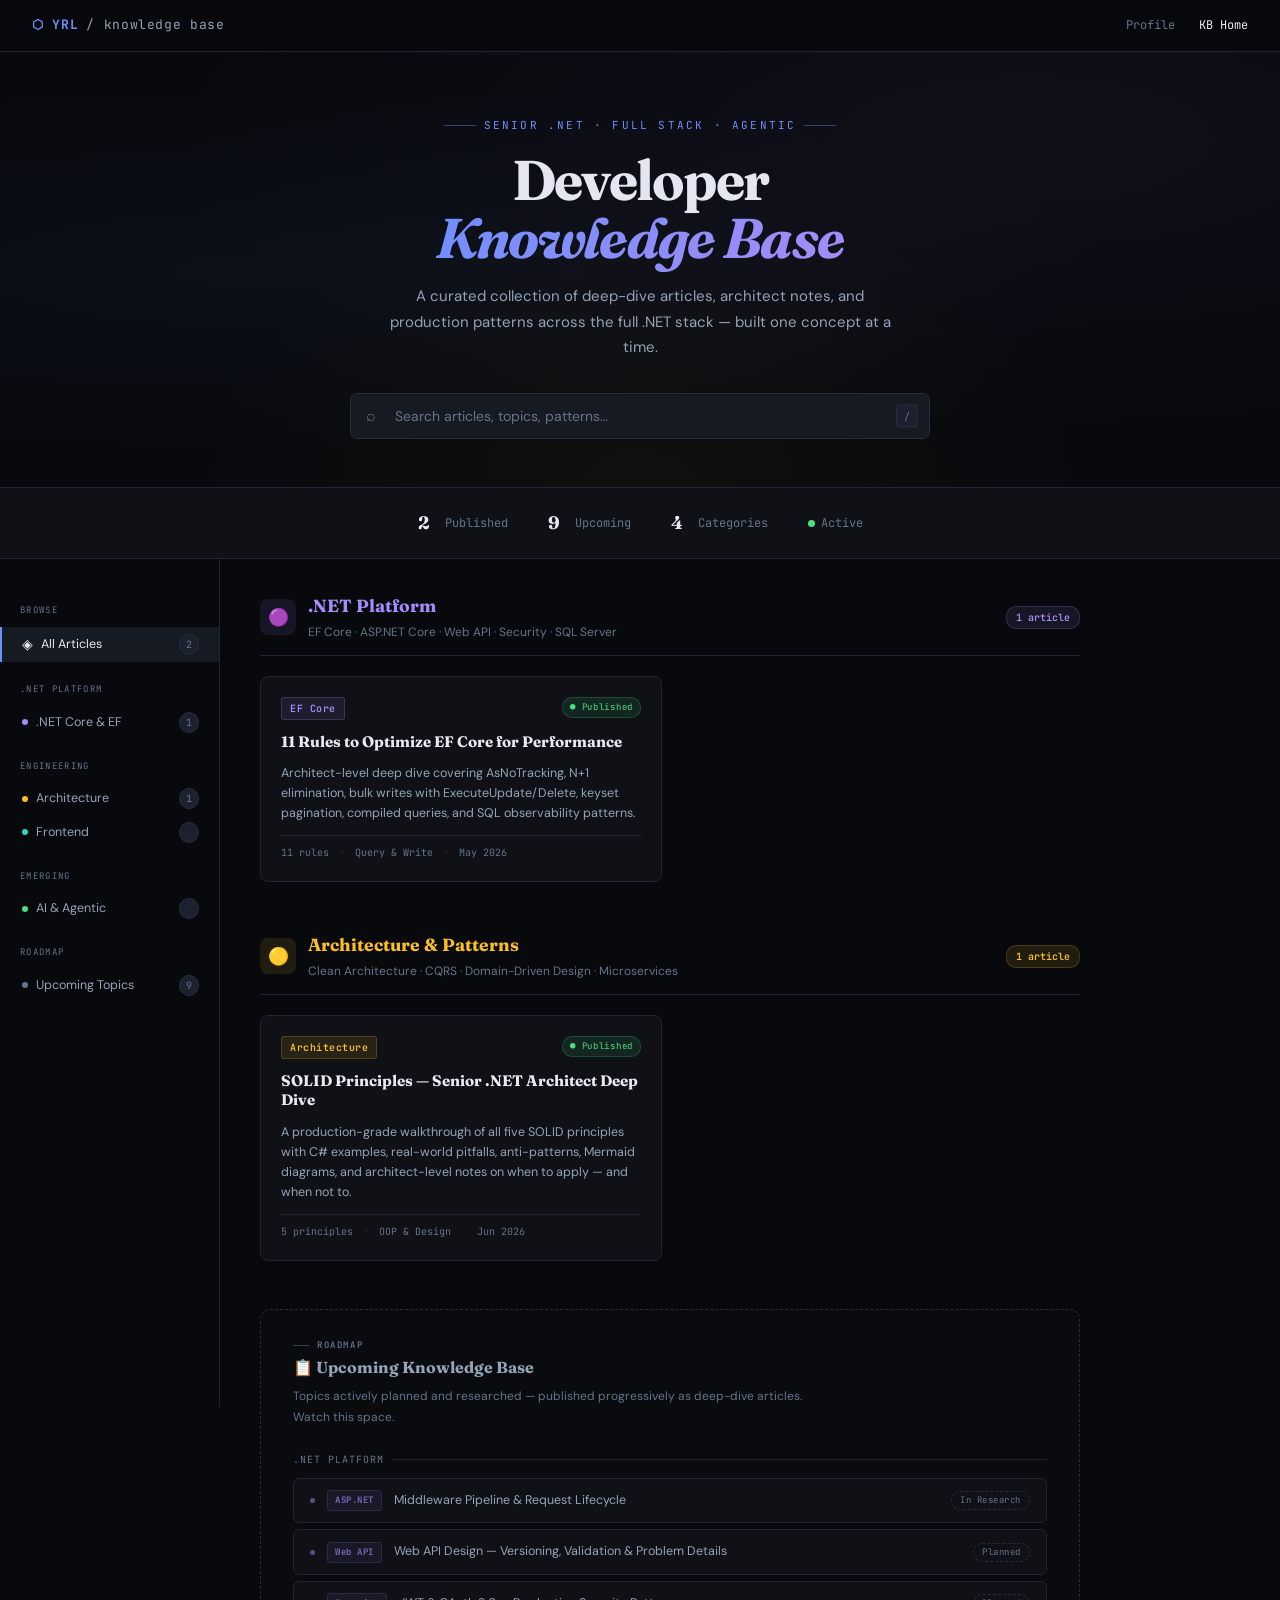
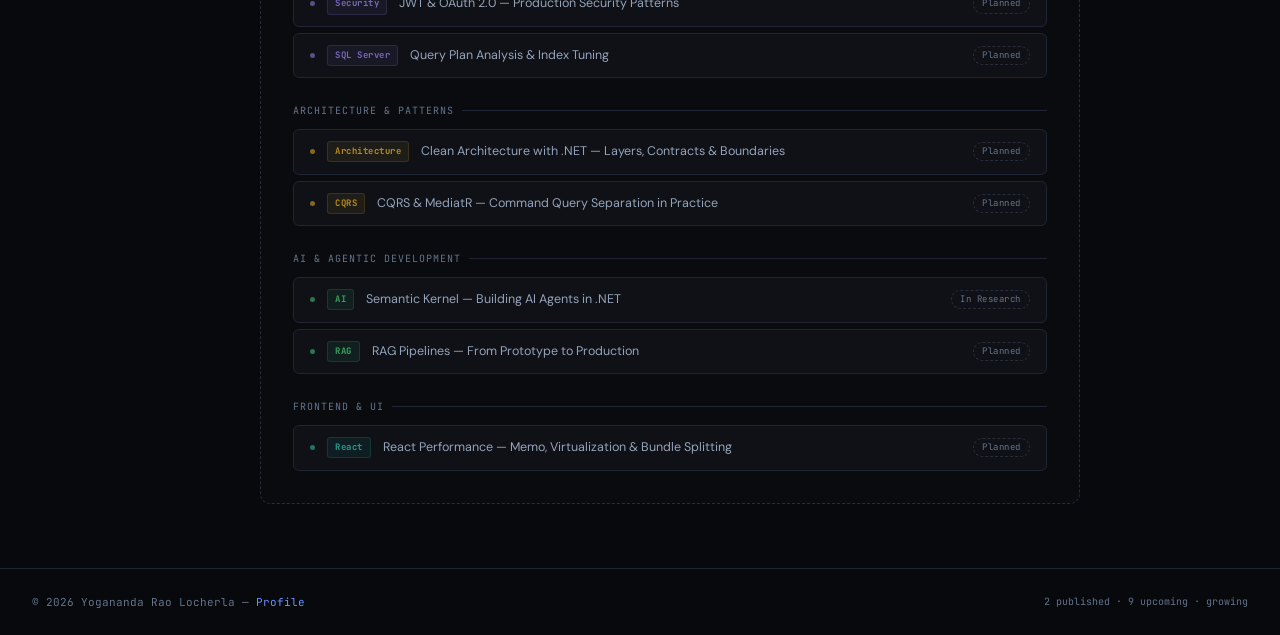
==== commit ffc12e68: "centralise KB design system into kb/assets/kb.css Extracts shared tokens (fonts, CSS variables, rese" ====
--- a/kb/index.html
+++ b/kb/index.html
@@ -4,36 +4,33 @@
 <meta charset="UTF-8" />
 <meta name="viewport" content="width=device-width, initial-scale=1.0"/>
 <title>Knowledge Base — Yogananda Rao Locherla</title>
+<link rel="stylesheet" href="assets/kb.css">
 <style>
-  @import url('https://fonts.googleapis.com/css2?family=JetBrains+Mono:wght@400;600;700&family=Syne:wght@400;600;700;800&family=Inter:wght@300;400;500;600&display=swap');
-
+  /* ── Index-specific token overrides ─────────────────────────────────
+     The index uses its own surface/border palette (slightly darker than
+     article pages) and remaps the accent colours to KB category colours.
+     These declarations appear after kb.css so they win the cascade.      */
   :root {
-    --bg: #07090d;
+    --bg:      #07090d;
     --surface: #0f1117;
-    --surface2: #161a23;
-    --surface3: #1c2130;
-    --border: #1e2535;
+    --surface2:#161a23;
+    --surface3:#1c2130;
+    --border:  #1e2535;
     --border2: #252d3d;
-    --accent: #f5a623;
-    --accent2: #4fc3f7;
-    --accent3: #a78bfa;
-    --accent4: #34d399;
-    --accent5: #f87171;
-    --text: #e2e8f0;
-    --muted: #64748b;
-    --muted2: #94a3b8;
-  }
-
-  * { box-sizing: border-box; margin: 0; padding: 0; }
+    --muted:   #64748b;
+    --muted2:  #94a3b8;
+    /* category accent palette for the KB landing page */
+    --kb-dotnet:   var(--accent2);  /* purple  */
+    --kb-arch:     var(--amber);    /* gold    */
+    --kb-ai:       var(--green);    /* green   */
+    --kb-frontend: var(--teal);     /* cyan    */
+    --kb-brand:    var(--accent);   /* blue    */
+  }
+
   body {
-    background: var(--bg);
-    color: var(--text);
-    font-family: 'Inter', sans-serif;
     font-size: 14px;
     line-height: 1.7;
-    min-height: 100vh;
-  }
-  a { text-decoration: none; color: inherit; }
+  }
 
   /* ── TOP NAV ── */
   nav {
@@ -46,13 +43,13 @@
     height: 52px;
   }
   .nav-logo {
-    font-family: 'JetBrains Mono', monospace;
+    font-family: var(--font-mono);
     font-size: 13px; font-weight: 700;
-    color: var(--accent); letter-spacing: 0.05em;
+    color: var(--kb-brand); letter-spacing: 0.05em;
     display: flex; align-items: center; gap: 8px;
   }
   .nav-logo span { color: var(--muted2); font-weight: 400; }
-  .nav-links { display: flex; gap: 1.5rem; font-size: 12px; color: var(--muted); font-family: 'JetBrains Mono', monospace; }
+  .nav-links { display: flex; gap: 1.5rem; font-size: 12px; color: var(--muted); font-family: var(--font-mono); }
   .nav-links a:hover { color: var(--text); }
 
   /* ── HERO ── */
@@ -64,29 +61,29 @@
   .hero::before {
     content: ''; position: absolute; inset: 0;
     background:
-      radial-gradient(ellipse at 20% 50%, rgba(167,139,250,0.05) 0%, transparent 60%),
-      radial-gradient(ellipse at 80% 20%, rgba(79,195,247,0.05) 0%, transparent 60%),
-      radial-gradient(ellipse at 50% 100%, rgba(245,166,35,0.04) 0%, transparent 50%);
+      radial-gradient(ellipse at 20% 50%, rgba(108,143,255,0.05) 0%, transparent 60%),
+      radial-gradient(ellipse at 80% 20%, rgba(167,139,250,0.05) 0%, transparent 60%),
+      radial-gradient(ellipse at 50% 100%, rgba(251,191,36,0.04) 0%, transparent 50%);
     pointer-events: none;
   }
   .hero-eyebrow {
-    font-family: 'JetBrains Mono', monospace;
+    font-family: var(--font-mono);
     font-size: 11px; letter-spacing: 0.2em; text-transform: uppercase;
-    color: var(--accent); margin-bottom: 1rem;
+    color: var(--kb-brand); margin-bottom: 1rem;
     display: flex; align-items: center; justify-content: center; gap: 8px;
   }
   .hero-eyebrow::before, .hero-eyebrow::after {
     content: ''; display: block; width: 32px; height: 1px;
-    background: var(--accent); opacity: 0.4;
+    background: var(--kb-brand); opacity: 0.4;
   }
   .hero h1 {
-    font-family: 'Syne', sans-serif;
-    font-size: clamp(2rem, 5vw, 3.5rem); font-weight: 800;
+    font-family: var(--font-head);
+    font-size: clamp(2rem, 5vw, 3.5rem); font-weight: 700;
     letter-spacing: -0.03em; line-height: 1.05; margin-bottom: 1rem;
   }
   .hero h1 em {
-    font-style: normal;
-    background: linear-gradient(135deg, var(--accent2) 0%, var(--accent3) 100%);
+    font-style: italic;
+    background: linear-gradient(135deg, var(--accent) 0%, var(--accent2) 100%);
     -webkit-background-clip: text; -webkit-text-fill-color: transparent; background-clip: text;
   }
   .hero p { color: var(--muted2); font-size: 15px; max-width: 520px; margin: 0 auto 2rem; }
@@ -100,14 +97,14 @@
   #search-input {
     width: 100%; background: var(--surface2); border: 1px solid var(--border2);
     border-radius: 8px; padding: 13px 16px 13px 44px;
-    font-family: 'Inter', sans-serif; font-size: 14px; color: var(--text); outline: none;
+    font-family: var(--font-body); font-size: 14px; color: var(--text); outline: none;
     transition: border-color 0.2s, box-shadow 0.2s;
   }
   #search-input::placeholder { color: var(--muted); }
-  #search-input:focus { border-color: var(--accent3); box-shadow: 0 0 0 3px rgba(167,139,250,0.1); }
+  #search-input:focus { border-color: var(--accent2); box-shadow: 0 0 0 3px rgba(167,139,250,0.1); }
   .search-kbd {
     position: absolute; right: 12px; top: 50%; transform: translateY(-50%);
-    font-family: 'JetBrains Mono', monospace; font-size: 10px; color: var(--muted);
+    font-family: var(--font-mono); font-size: 10px; color: var(--muted);
     background: var(--surface3); border: 1px solid var(--border2);
     padding: 2px 7px; border-radius: 3px;
   }
@@ -118,45 +115,45 @@
     padding: 1.25rem 2rem; border-bottom: 1px solid var(--border);
     background: var(--surface);
   }
-  .stat { display: flex; align-items: center; gap: 8px; font-size: 12px; color: var(--muted); font-family: 'JetBrains Mono', monospace; }
-  .stat-num { font-size: 18px; font-weight: 700; font-family: 'Syne', sans-serif; color: var(--text); }
-
-  /* ── LAYOUT ── */
+  .stat { display: flex; align-items: center; gap: 8px; font-size: 12px; color: var(--muted); font-family: var(--font-mono); }
+  .stat-num { font-size: 18px; font-weight: 700; font-family: var(--font-head); color: var(--text); }
+
+  /* ── PAGE LAYOUT (index-specific grid, not .page flex) ── */
   .layout { display: grid; grid-template-columns: 220px 1fr; min-height: calc(100vh - 200px); }
-  @media (max-width: 768px) { .layout { grid-template-columns: 1fr; } .sidebar { display: none; } }
-
-  /* ── SIDEBAR ── */
-  .sidebar {
+  @media (max-width: 768px) { .layout { grid-template-columns: 1fr; } .kb-sidebar { display: none; } }
+
+  /* ── KB SIDEBAR (index-specific, separate from article .sidebar) ── */
+  .kb-sidebar {
     border-right: 1px solid var(--border);
     padding: 1.5rem 0; position: sticky; top: 52px;
     height: calc(100vh - 52px); overflow-y: auto;
     scrollbar-width: thin; scrollbar-color: var(--border2) transparent;
   }
-  .sidebar-section { margin-bottom: 0.5rem; }
-  .sidebar-heading {
-    font-family: 'JetBrains Mono', monospace; font-size: 9px;
+  .kb-sidebar-section { margin-bottom: 0.5rem; }
+  .kb-sidebar-heading {
+    font-family: var(--font-mono); font-size: 9px;
     letter-spacing: 0.15em; text-transform: uppercase;
     color: var(--muted); padding: 0.5rem 1.25rem; margin-top: 0.75rem;
   }
-  .sidebar-item {
+  .kb-sidebar-item {
     display: flex; align-items: center; gap: 8px;
     padding: 6px 1.25rem; font-size: 12.5px; color: var(--muted2);
     cursor: pointer; transition: background 0.15s, color 0.15s;
     border-left: 2px solid transparent;
   }
-  .sidebar-item:hover { background: var(--surface2); color: var(--text); }
-  .sidebar-item.active { background: var(--surface2); color: var(--text); border-left-color: var(--accent); }
-  .sidebar-dot { width: 6px; height: 6px; border-radius: 50%; flex-shrink: 0; }
-  .sidebar-count {
-    margin-left: auto; font-family: 'JetBrains Mono', monospace; font-size: 10px;
+  .kb-sidebar-item:hover { background: var(--surface2); color: var(--text); }
+  .kb-sidebar-item.active { background: var(--surface2); color: var(--text); border-left-color: var(--kb-brand); }
+  .kb-dot { width: 6px; height: 6px; border-radius: 50%; flex-shrink: 0; }
+  .kb-count {
+    margin-left: auto; font-family: var(--font-mono); font-size: 10px;
     background: var(--surface3); border: 1px solid var(--border2);
     padding: 1px 6px; border-radius: 10px; color: var(--muted);
   }
-  .sidebar-dot.d-dotnet  { background: var(--accent3); }
-  .sidebar-dot.d-arch    { background: var(--accent); }
-  .sidebar-dot.d-ai      { background: var(--accent4); }
-  .sidebar-dot.d-frontend{ background: var(--accent2); }
-  .sidebar-dot.d-upcoming{ background: var(--muted); }
+  .kb-dot.d-dotnet   { background: var(--kb-dotnet); }
+  .kb-dot.d-arch     { background: var(--kb-arch); }
+  .kb-dot.d-ai       { background: var(--kb-ai); }
+  .kb-dot.d-frontend { background: var(--kb-frontend); }
+  .kb-dot.d-upcoming { background: var(--muted); }
 
   /* ── CONTENT ── */
   .content { padding: 2rem 2.5rem 4rem; max-width: 900px; }
@@ -171,11 +168,11 @@
   }
   .cat-icon { width: 36px; height: 36px; border-radius: 8px; display: flex; align-items: center; justify-content: center; font-size: 17px; flex-shrink: 0; }
   .cat-title-block { flex: 1; }
-  .cat-title { font-family: 'Syne', sans-serif; font-size: 1.1rem; font-weight: 700; }
+  .cat-title { font-family: var(--font-head); font-size: 1.1rem; font-weight: 700; }
   .cat-desc { font-size: 12px; color: var(--muted); margin-top: 1px; }
-  .cat-badge { font-family: 'JetBrains Mono', monospace; font-size: 10px; padding: 2px 9px; border-radius: 10px; font-weight: 600; }
-
-  /* ── ARTICLE CARD (published) ── */
+  .cat-badge { font-family: var(--font-mono); font-size: 10px; padding: 2px 9px; border-radius: 10px; font-weight: 600; }
+
+  /* ── ARTICLE CARD ── */
   .article-grid { display: grid; grid-template-columns: repeat(auto-fill, minmax(280px, 1fr)); gap: 1rem; }
   .article-card {
     background: var(--surface); border: 1px solid var(--border);
@@ -191,80 +188,44 @@
   .article-card:hover { border-color: var(--border2); transform: translateY(-2px); box-shadow: 0 8px 24px rgba(0,0,0,0.4); }
   .article-card:hover::before { opacity: 1; }
   .article-top { display: flex; align-items: flex-start; justify-content: space-between; gap: 8px; }
-  .article-tag {
-    font-family: 'JetBrains Mono', monospace; font-size: 10px;
-    padding: 2px 8px; border-radius: 3px; font-weight: 600;
-    letter-spacing: 0.05em; white-space: nowrap;
-  }
-  .article-status {
-    font-family: 'JetBrains Mono', monospace; font-size: 9px;
-    padding: 2px 7px; border-radius: 10px; letter-spacing: 0.08em; white-space: nowrap;
-  }
-  .status-published { background: rgba(52,211,153,0.1); color: var(--accent4); border: 1px solid rgba(52,211,153,0.2); }
-  .article-title { font-family: 'Syne', sans-serif; font-size: 0.95rem; font-weight: 700; line-height: 1.3; color: var(--text); }
+  .article-tag { font-family: var(--font-mono); font-size: 10px; padding: 2px 8px; border-radius: 3px; font-weight: 600; letter-spacing: 0.05em; white-space: nowrap; }
+  .article-status { font-family: var(--font-mono); font-size: 9px; padding: 2px 7px; border-radius: 10px; letter-spacing: 0.08em; white-space: nowrap; }
+  .status-published { background: rgba(74,222,128,0.1); color: var(--green); border: 1px solid rgba(74,222,128,0.2); }
+  .article-title { font-family: var(--font-head); font-size: 0.95rem; font-weight: 700; line-height: 1.3; color: var(--text); }
   .article-desc { font-size: 12.5px; color: var(--muted2); line-height: 1.6; flex: 1; }
-  .article-meta {
-    display: flex; align-items: center; gap: 10px;
-    font-family: 'JetBrains Mono', monospace; font-size: 10px; color: var(--muted);
-    padding-top: 0.5rem; border-top: 1px solid var(--border);
-  }
+  .article-meta { display: flex; align-items: center; gap: 10px; font-family: var(--font-mono); font-size: 10px; color: var(--muted); padding-top: 0.5rem; border-top: 1px solid var(--border); }
   .article-meta-dot { color: var(--border2); }
 
-  /* ── CATEGORY COLOR THEMES ── */
+  /* ── CATEGORY COLOUR THEMES ── */
   .c-dotnet .cat-icon  { background: rgba(167,139,250,0.1); }
-  .c-dotnet .cat-title { color: var(--accent3); }
-  .c-dotnet .cat-badge { background: rgba(167,139,250,0.1); color: var(--accent3); border: 1px solid rgba(167,139,250,0.2); }
-  .c-dotnet .article-card::before { background: linear-gradient(90deg, var(--accent3), transparent); }
-  .c-dotnet .article-tag { background: rgba(167,139,250,0.1); color: var(--accent3); border: 1px solid rgba(167,139,250,0.2); }
-
-  .c-arch .cat-icon  { background: rgba(245,166,35,0.1); }
-  .c-arch .cat-title { color: var(--accent); }
-  .c-arch .cat-badge { background: rgba(245,166,35,0.1); color: var(--accent); border: 1px solid rgba(245,166,35,0.2); }
-  .c-arch .article-card::before { background: linear-gradient(90deg, var(--accent), transparent); }
-  .c-arch .article-tag { background: rgba(245,166,35,0.1); color: var(--accent); border: 1px solid rgba(245,166,35,0.2); }
+  .c-dotnet .cat-title { color: var(--kb-dotnet); }
+  .c-dotnet .cat-badge { background: rgba(167,139,250,0.1); color: var(--kb-dotnet); border: 1px solid rgba(167,139,250,0.2); }
+  .c-dotnet .article-card::before { background: linear-gradient(90deg, var(--kb-dotnet), transparent); }
+  .c-dotnet .article-tag { background: rgba(167,139,250,0.1); color: var(--kb-dotnet); border: 1px solid rgba(167,139,250,0.2); }
+
+  .c-arch .cat-icon  { background: rgba(251,191,36,0.1); }
+  .c-arch .cat-title { color: var(--kb-arch); }
+  .c-arch .cat-badge { background: rgba(251,191,36,0.1); color: var(--kb-arch); border: 1px solid rgba(251,191,36,0.2); }
+  .c-arch .article-card::before { background: linear-gradient(90deg, var(--kb-arch), transparent); }
+  .c-arch .article-tag { background: rgba(251,191,36,0.1); color: var(--kb-arch); border: 1px solid rgba(251,191,36,0.2); }
 
   /* ── UPCOMING SECTION ── */
   .upcoming-section {
-    margin-top: 1rem;
-    border: 1px dashed var(--border2);
-    border-radius: 10px;
-    padding: 1.75rem 2rem 2rem;
+    margin-top: 1rem; border: 1px dashed var(--border2);
+    border-radius: 10px; padding: 1.75rem 2rem 2rem;
     background: rgba(255,255,255,0.01);
   }
   .upcoming-section[data-hidden="true"] { display: none; }
-
-  .upcoming-header {
-    display: flex; align-items: center; gap: 12px;
-    margin-bottom: 0.5rem;
-  }
-  .upcoming-eyebrow {
-    font-family: 'JetBrains Mono', monospace;
-    font-size: 9px; letter-spacing: 0.18em; text-transform: uppercase;
-    color: var(--muted); font-weight: 600;
-    display: flex; align-items: center; gap: 8px;
-  }
-  .upcoming-eyebrow::before {
-    content: ''; display: inline-block; width: 16px; height: 1px;
-    background: var(--muted); opacity: 0.5;
-  }
-  .upcoming-title {
-    font-family: 'Syne', sans-serif; font-size: 1rem;
-    font-weight: 700; color: var(--muted2); margin-bottom: 0.35rem;
-  }
+  .upcoming-eyebrow { font-family: var(--font-mono); font-size: 9px; letter-spacing: 0.18em; text-transform: uppercase; color: var(--muted); font-weight: 600; display: flex; align-items: center; gap: 8px; }
+  .upcoming-eyebrow::before { content: ''; display: inline-block; width: 16px; height: 1px; background: var(--muted); opacity: 0.5; }
+  .upcoming-title { font-family: var(--font-head); font-size: 1rem; font-weight: 700; color: var(--muted2); margin-bottom: 0.35rem; }
   .upcoming-desc { font-size: 12px; color: var(--muted); margin-bottom: 1.5rem; max-width: 520px; }
 
-  /* ── UPCOMING GROUP ── */
   .upcoming-group { margin-bottom: 1.5rem; }
   .upcoming-group:last-child { margin-bottom: 0; }
-  .upcoming-group-label {
-    font-family: 'JetBrains Mono', monospace;
-    font-size: 10px; letter-spacing: 0.1em; text-transform: uppercase;
-    color: var(--muted); margin-bottom: 0.6rem;
-    display: flex; align-items: center; gap: 8px;
-  }
+  .upcoming-group-label { font-family: var(--font-mono); font-size: 10px; letter-spacing: 0.1em; text-transform: uppercase; color: var(--muted); margin-bottom: 0.6rem; display: flex; align-items: center; gap: 8px; }
   .upcoming-group-label::after { content: ''; flex: 1; height: 1px; background: var(--border); }
 
-  /* ── UPCOMING TOPIC ROW ── */
   .upcoming-grid { display: flex; flex-direction: column; gap: 6px; }
   .upcoming-row {
     display: flex; align-items: center; gap: 12px;
@@ -274,17 +235,9 @@
   }
   .upcoming-row:hover { border-color: var(--border2); }
   .upcoming-row-dot { width: 5px; height: 5px; border-radius: 50%; flex-shrink: 0; opacity: 0.5; }
-  .upcoming-row-tag {
-    font-family: 'JetBrains Mono', monospace; font-size: 9px;
-    padding: 2px 7px; border-radius: 3px; font-weight: 700;
-    letter-spacing: 0.06em; white-space: nowrap; opacity: 0.7;
-  }
+  .upcoming-row-tag { font-family: var(--font-mono); font-size: 9px; padding: 2px 7px; border-radius: 3px; font-weight: 700; letter-spacing: 0.06em; white-space: nowrap; opacity: 0.7; }
   .upcoming-row-title { font-size: 12.5px; color: var(--muted2); flex: 1; line-height: 1.4; }
-  .upcoming-row-status {
-    font-family: 'JetBrains Mono', monospace; font-size: 9px;
-    color: var(--muted); letter-spacing: 0.06em; white-space: nowrap;
-    border: 1px dashed var(--border2); padding: 1px 8px; border-radius: 10px;
-  }
+  .upcoming-row-status { font-family: var(--font-mono); font-size: 9px; color: var(--muted); letter-spacing: 0.06em; white-space: nowrap; border: 1px dashed var(--border2); padding: 1px 8px; border-radius: 10px; }
 
   /* ── EMPTY SEARCH STATE ── */
   #no-results { display: none; text-align: center; padding: 4rem 2rem; color: var(--muted); }
@@ -293,16 +246,8 @@
   #no-results strong { color: var(--muted2); }
 
   /* ── FOOTER ── */
-  footer {
-    border-top: 1px solid var(--border); padding: 1.5rem 2rem;
-    display: flex; align-items: center; justify-content: space-between;
-    font-family: 'JetBrains Mono', monospace; font-size: 11px; color: var(--muted);
-  }
-  footer a { color: var(--accent); }
-
-  ::-webkit-scrollbar { width: 5px; }
-  ::-webkit-scrollbar-track { background: transparent; }
-  ::-webkit-scrollbar-thumb { background: var(--border2); border-radius: 3px; }
+  footer { border-top: 1px solid var(--border); padding: 1.5rem 2rem; display: flex; align-items: center; justify-content: space-between; font-family: var(--font-mono); font-size: 11px; color: var(--muted); }
+  footer a { color: var(--kb-brand); }
 </style>
 </head>
 <body>
@@ -334,7 +279,7 @@
   <div class="stat"><span class="stat-num">9</span>&nbsp;Upcoming</div>
   <div class="stat"><span class="stat-num">4</span>&nbsp;Categories</div>
   <div class="stat" style="display:flex;align-items:center;gap:6px;">
-    <span style="width:7px;height:7px;border-radius:50%;background:var(--accent4);display:inline-block;"></span>
+    <span style="width:7px;height:7px;border-radius:50%;background:var(--green);display:inline-block;"></span>
     <span>Active</span>
   </div>
 </div>
@@ -342,49 +287,45 @@
 <!-- ── BODY ── -->
 <div class="layout">
 
-  <!-- SIDEBAR -->
-  <aside class="sidebar">
-    <div class="sidebar-section">
-      <div class="sidebar-heading">Browse</div>
-      <div class="sidebar-item active" onclick="filterCat('all', this)">
+  <!-- KB SIDEBAR -->
+  <aside class="kb-sidebar">
+    <div class="kb-sidebar-section">
+      <div class="kb-sidebar-heading">Browse</div>
+      <div class="kb-sidebar-item active" onclick="filterCat('all', this)">
         <span style="font-size:14px;">◈</span> All Articles
-        <span class="sidebar-count">2</span>
-      </div>
-    </div>
-
-    <div class="sidebar-section">
-      <div class="sidebar-heading">.NET Platform</div>
-      <div class="sidebar-item" onclick="filterCat('dotnet', this)">
-        <span class="sidebar-dot d-dotnet"></span> .NET Core &amp; EF
-        <span class="sidebar-count">1</span>
-      </div>
-    </div>
-
-    <div class="sidebar-section">
-      <div class="sidebar-heading">Engineering</div>
-      <div class="sidebar-item" onclick="filterCat('arch', this)">
-        <span class="sidebar-dot d-arch"></span> Architecture
-        <span class="sidebar-count">1</span>
-      </div>
-      <div class="sidebar-item" onclick="filterCat('frontend', this)">
-        <span class="sidebar-dot d-frontend"></span> Frontend
-        <span class="sidebar-count" style="color:var(--border2);">—</span>
-      </div>
-    </div>
-
-    <div class="sidebar-section">
-      <div class="sidebar-heading">Emerging</div>
-      <div class="sidebar-item" onclick="filterCat('ai', this)">
-        <span class="sidebar-dot d-ai"></span> AI &amp; Agentic
-        <span class="sidebar-count" style="color:var(--border2);">—</span>
-      </div>
-    </div>
-
-    <div class="sidebar-section">
-      <div class="sidebar-heading">Roadmap</div>
-      <div class="sidebar-item" onclick="filterCat('upcoming', this)">
-        <span class="sidebar-dot d-upcoming"></span> Upcoming Topics
-        <span class="sidebar-count">9</span>
+        <span class="kb-count">2</span>
+      </div>
+    </div>
+    <div class="kb-sidebar-section">
+      <div class="kb-sidebar-heading">.NET Platform</div>
+      <div class="kb-sidebar-item" onclick="filterCat('dotnet', this)">
+        <span class="kb-dot d-dotnet"></span> .NET Core &amp; EF
+        <span class="kb-count">1</span>
+      </div>
+    </div>
+    <div class="kb-sidebar-section">
+      <div class="kb-sidebar-heading">Engineering</div>
+      <div class="kb-sidebar-item" onclick="filterCat('arch', this)">
+        <span class="kb-dot d-arch"></span> Architecture
+        <span class="kb-count">1</span>
+      </div>
+      <div class="kb-sidebar-item" onclick="filterCat('frontend', this)">
+        <span class="kb-dot d-frontend"></span> Frontend
+        <span class="kb-count" style="color:var(--border2);">—</span>
+      </div>
+    </div>
+    <div class="kb-sidebar-section">
+      <div class="kb-sidebar-heading">Emerging</div>
+      <div class="kb-sidebar-item" onclick="filterCat('ai', this)">
+        <span class="kb-dot d-ai"></span> AI &amp; Agentic
+        <span class="kb-count" style="color:var(--border2);">—</span>
+      </div>
+    </div>
+    <div class="kb-sidebar-section">
+      <div class="kb-sidebar-heading">Roadmap</div>
+      <div class="kb-sidebar-item" onclick="filterCat('upcoming', this)">
+        <span class="kb-dot d-upcoming"></span> Upcoming Topics
+        <span class="kb-count">9</span>
       </div>
     </div>
   </aside>
@@ -392,7 +333,6 @@
   <!-- CONTENT -->
   <main class="content">
 
-    <!-- NO RESULTS -->
     <div id="no-results">
       <svg width="48" height="48" fill="none" viewBox="0 0 24 24" stroke="currentColor">
         <circle cx="11" cy="11" r="8"/><path d="m21 21-4.35-4.35"/>
@@ -401,9 +341,7 @@
       <p style="margin-top:6px;font-size:12px;">Try a different keyword or browse by category.</p>
     </div>
 
-    <!-- ════════════════════════════════════ -->
-    <!-- CATEGORY: .NET Platform             -->
-    <!-- ════════════════════════════════════ -->
+    <!-- .NET Platform -->
     <section class="cat-section c-dotnet" data-cat="dotnet" id="sec-dotnet">
       <div class="cat-header">
         <div class="cat-icon">🟣</div>
@@ -414,7 +352,6 @@
         <span class="cat-badge">1 article</span>
       </div>
       <div class="article-grid">
-
         <a href="dotnet/efcore/ef-core-performance-deep-dive.html" class="article-card"
            data-title="EF Core Performance Deep Dive"
            data-tags="ef core entity framework performance query optimization bulk writes change tracker"
@@ -433,13 +370,10 @@
             <span>May 2026</span>
           </div>
         </a>
-
       </div>
     </section>
 
-    <!-- ════════════════════════════════════ -->
-    <!-- CATEGORY: Architecture              -->
-    <!-- ════════════════════════════════════ -->
+    <!-- Architecture -->
     <section class="cat-section c-arch" data-cat="arch" id="sec-arch">
       <div class="cat-header">
         <div class="cat-icon">🟡</div>
@@ -450,7 +384,6 @@
         <span class="cat-badge">1 article</span>
       </div>
       <div class="article-grid">
-
         <a href="architecture/solid-principles-deep-dive.html" class="article-card"
            data-title="SOLID Principles Deep Dive"
            data-tags="solid single responsibility open closed liskov substitution interface segregation dependency inversion design principles oop clean code"
@@ -469,120 +402,93 @@
             <span>Jun 2026</span>
           </div>
         </a>
-
       </div>
     </section>
 
-    <!-- ════════════════════════════════════ -->
-    <!-- UPCOMING KNOWLEDGE BASE             -->
-    <!-- ════════════════════════════════════ -->
+    <!-- Upcoming -->
     <div class="upcoming-section" id="sec-upcoming" data-cat="upcoming">
-
       <div class="upcoming-eyebrow">Roadmap</div>
       <div class="upcoming-title">📋 Upcoming Knowledge Base</div>
       <div class="upcoming-desc">Topics actively planned and researched — published progressively as deep-dive articles. Watch this space.</div>
 
-      <!-- .NET Platform -->
       <div class="upcoming-group" data-upcat="dotnet">
         <div class="upcoming-group-label">.NET Platform</div>
         <div class="upcoming-grid">
-          <div class="upcoming-row"
-               data-title="Middleware Pipeline Deep Dive"
-               data-tags="aspnet middleware pipeline request lifecycle di scopes filters">
-            <span class="upcoming-row-dot" style="background:var(--accent3)"></span>
-            <span class="upcoming-row-tag" style="background:rgba(167,139,250,0.1);color:var(--accent3);border:1px solid rgba(167,139,250,0.2);">ASP.NET</span>
+          <div class="upcoming-row" data-title="Middleware Pipeline Deep Dive" data-tags="aspnet middleware pipeline request lifecycle di scopes filters">
+            <span class="upcoming-row-dot" style="background:var(--kb-dotnet)"></span>
+            <span class="upcoming-row-tag" style="background:rgba(167,139,250,0.1);color:var(--kb-dotnet);border:1px solid rgba(167,139,250,0.2);">ASP.NET</span>
             <span class="upcoming-row-title">Middleware Pipeline &amp; Request Lifecycle</span>
             <span class="upcoming-row-status">In Research</span>
           </div>
-          <div class="upcoming-row"
-               data-title="Web API Design Best Practices"
-               data-tags="web api versioning validation problem details restful minimal api fluentvalidation">
-            <span class="upcoming-row-dot" style="background:var(--accent3)"></span>
-            <span class="upcoming-row-tag" style="background:rgba(167,139,250,0.1);color:var(--accent3);border:1px solid rgba(167,139,250,0.2);">Web API</span>
+          <div class="upcoming-row" data-title="Web API Design Best Practices" data-tags="web api versioning validation problem details restful minimal api fluentvalidation">
+            <span class="upcoming-row-dot" style="background:var(--kb-dotnet)"></span>
+            <span class="upcoming-row-tag" style="background:rgba(167,139,250,0.1);color:var(--kb-dotnet);border:1px solid rgba(167,139,250,0.2);">Web API</span>
             <span class="upcoming-row-title">Web API Design — Versioning, Validation &amp; Problem Details</span>
             <span class="upcoming-row-status">Planned</span>
           </div>
-          <div class="upcoming-row"
-               data-title="JWT Auth Security Patterns"
-               data-tags="jwt oauth security token refresh claims authorization aspnet">
-            <span class="upcoming-row-dot" style="background:var(--accent3)"></span>
-            <span class="upcoming-row-tag" style="background:rgba(167,139,250,0.1);color:var(--accent3);border:1px solid rgba(167,139,250,0.2);">Security</span>
+          <div class="upcoming-row" data-title="JWT Auth Security Patterns" data-tags="jwt oauth security token refresh claims authorization aspnet">
+            <span class="upcoming-row-dot" style="background:var(--kb-dotnet)"></span>
+            <span class="upcoming-row-tag" style="background:rgba(167,139,250,0.1);color:var(--kb-dotnet);border:1px solid rgba(167,139,250,0.2);">Security</span>
             <span class="upcoming-row-title">JWT &amp; OAuth 2.0 — Production Security Patterns</span>
             <span class="upcoming-row-status">Planned</span>
           </div>
-          <div class="upcoming-row"
-               data-title="SQL Server Query Tuning"
-               data-tags="sql server query plan execution index dmv statistics parameterisation">
-            <span class="upcoming-row-dot" style="background:var(--accent3)"></span>
-            <span class="upcoming-row-tag" style="background:rgba(167,139,250,0.1);color:var(--accent3);border:1px solid rgba(167,139,250,0.2);">SQL Server</span>
+          <div class="upcoming-row" data-title="SQL Server Query Tuning" data-tags="sql server query plan execution index dmv statistics parameterisation">
+            <span class="upcoming-row-dot" style="background:var(--kb-dotnet)"></span>
+            <span class="upcoming-row-tag" style="background:rgba(167,139,250,0.1);color:var(--kb-dotnet);border:1px solid rgba(167,139,250,0.2);">SQL Server</span>
             <span class="upcoming-row-title">Query Plan Analysis &amp; Index Tuning</span>
             <span class="upcoming-row-status">Planned</span>
           </div>
         </div>
       </div>
 
-      <!-- Architecture -->
       <div class="upcoming-group" data-upcat="arch">
         <div class="upcoming-group-label">Architecture &amp; Patterns</div>
         <div class="upcoming-grid">
-          <div class="upcoming-row"
-               data-title="Clean Architecture in .NET"
-               data-tags="clean architecture domain application infrastructure dependency inversion testability">
-            <span class="upcoming-row-dot" style="background:var(--accent)"></span>
-            <span class="upcoming-row-tag" style="background:rgba(245,166,35,0.1);color:var(--accent);border:1px solid rgba(245,166,35,0.2);">Architecture</span>
+          <div class="upcoming-row" data-title="Clean Architecture in .NET" data-tags="clean architecture domain application infrastructure dependency inversion testability">
+            <span class="upcoming-row-dot" style="background:var(--kb-arch)"></span>
+            <span class="upcoming-row-tag" style="background:rgba(251,191,36,0.1);color:var(--kb-arch);border:1px solid rgba(251,191,36,0.2);">Architecture</span>
             <span class="upcoming-row-title">Clean Architecture with .NET — Layers, Contracts &amp; Boundaries</span>
             <span class="upcoming-row-status">Planned</span>
           </div>
-          <div class="upcoming-row"
-               data-title="CQRS MediatR Pattern"
-               data-tags="cqrs mediatr command query separation pipeline behaviors fluentvalidation">
-            <span class="upcoming-row-dot" style="background:var(--accent)"></span>
-            <span class="upcoming-row-tag" style="background:rgba(245,166,35,0.1);color:var(--accent);border:1px solid rgba(245,166,35,0.2);">CQRS</span>
+          <div class="upcoming-row" data-title="CQRS MediatR Pattern" data-tags="cqrs mediatr command query separation pipeline behaviors fluentvalidation">
+            <span class="upcoming-row-dot" style="background:var(--kb-arch)"></span>
+            <span class="upcoming-row-tag" style="background:rgba(251,191,36,0.1);color:var(--kb-arch);border:1px solid rgba(251,191,36,0.2);">CQRS</span>
             <span class="upcoming-row-title">CQRS &amp; MediatR — Command Query Separation in Practice</span>
             <span class="upcoming-row-status">Planned</span>
           </div>
         </div>
       </div>
 
-      <!-- AI & Agentic -->
       <div class="upcoming-group" data-upcat="ai">
         <div class="upcoming-group-label">AI &amp; Agentic Development</div>
         <div class="upcoming-grid">
-          <div class="upcoming-row"
-               data-title="Semantic Kernel .NET AI"
-               data-tags="semantic kernel ai agents llm plugins planners memory connectors dotnet">
-            <span class="upcoming-row-dot" style="background:var(--accent4)"></span>
-            <span class="upcoming-row-tag" style="background:rgba(52,211,153,0.1);color:var(--accent4);border:1px solid rgba(52,211,153,0.2);">AI</span>
+          <div class="upcoming-row" data-title="Semantic Kernel .NET AI" data-tags="semantic kernel ai agents llm plugins planners memory connectors dotnet">
+            <span class="upcoming-row-dot" style="background:var(--kb-ai)"></span>
+            <span class="upcoming-row-tag" style="background:rgba(74,222,128,0.1);color:var(--kb-ai);border:1px solid rgba(74,222,128,0.2);">AI</span>
             <span class="upcoming-row-title">Semantic Kernel — Building AI Agents in .NET</span>
             <span class="upcoming-row-status">In Research</span>
           </div>
-          <div class="upcoming-row"
-               data-title="RAG Pipeline Production"
-               data-tags="rag retrieval augmented generation vector store chunking hybrid search hallucination">
-            <span class="upcoming-row-dot" style="background:var(--accent4)"></span>
-            <span class="upcoming-row-tag" style="background:rgba(52,211,153,0.1);color:var(--accent4);border:1px solid rgba(52,211,153,0.2);">RAG</span>
+          <div class="upcoming-row" data-title="RAG Pipeline Production" data-tags="rag retrieval augmented generation vector store chunking hybrid search hallucination">
+            <span class="upcoming-row-dot" style="background:var(--kb-ai)"></span>
+            <span class="upcoming-row-tag" style="background:rgba(74,222,128,0.1);color:var(--kb-ai);border:1px solid rgba(74,222,128,0.2);">RAG</span>
             <span class="upcoming-row-title">RAG Pipelines — From Prototype to Production</span>
             <span class="upcoming-row-status">Planned</span>
           </div>
         </div>
       </div>
 
-      <!-- Frontend -->
       <div class="upcoming-group" data-upcat="frontend">
         <div class="upcoming-group-label">Frontend &amp; UI</div>
         <div class="upcoming-grid">
-          <div class="upcoming-row"
-               data-title="React Performance Patterns"
-               data-tags="react performance memo virtualization bundle splitting code splitting lazy loading">
-            <span class="upcoming-row-dot" style="background:var(--accent2)"></span>
-            <span class="upcoming-row-tag" style="background:rgba(79,195,247,0.1);color:var(--accent2);border:1px solid rgba(79,195,247,0.2);">React</span>
+          <div class="upcoming-row" data-title="React Performance Patterns" data-tags="react performance memo virtualization bundle splitting code splitting lazy loading">
+            <span class="upcoming-row-dot" style="background:var(--kb-frontend)"></span>
+            <span class="upcoming-row-tag" style="background:rgba(45,212,191,0.1);color:var(--kb-frontend);border:1px solid rgba(45,212,191,0.2);">React</span>
             <span class="upcoming-row-title">React Performance — Memo, Virtualization &amp; Bundle Splitting</span>
             <span class="upcoming-row-status">Planned</span>
           </div>
         </div>
       </div>
-
-    </div><!-- /upcoming-section -->
+    </div>
 
   </main>
 </div>
@@ -594,22 +500,20 @@
 </footer>
 
 <script>
-const input       = document.getElementById('search-input');
-const noResults   = document.getElementById('no-results');
-const noResultsTerm = document.getElementById('no-results-term');
-const catSections = Array.from(document.querySelectorAll('.cat-section'));
-const upcomingEl  = document.getElementById('sec-upcoming');
-const upcomingRows= Array.from(upcomingEl.querySelectorAll('.upcoming-row'));
+const input        = document.getElementById('search-input');
+const noResults    = document.getElementById('no-results');
+const noResultsTerm= document.getElementById('no-results-term');
+const catSections  = Array.from(document.querySelectorAll('.cat-section'));
+const upcomingEl   = document.getElementById('sec-upcoming');
+const upcomingRows = Array.from(upcomingEl.querySelectorAll('.upcoming-row'));
 const upcomingGroups = Array.from(upcomingEl.querySelectorAll('.upcoming-group'));
 
 function normalise(s) { return s.toLowerCase().replace(/[^a-z0-9 ]/g, ''); }
 
-// ── SEARCH ──
 function doSearch(term) {
   const q = normalise(term);
   let visible = 0;
 
-  // published cards
   catSections.forEach(sec => {
     const cards = sec.querySelectorAll('.article-card');
     let secVis = 0;
@@ -622,7 +526,6 @@
     sec.dataset.hidden = secVis === 0 ? 'true' : 'false';
   });
 
-  // upcoming rows
   let upVis = 0;
   upcomingRows.forEach(row => {
     const hay = normalise((row.dataset.title||'') + ' ' + (row.dataset.tags||'') + ' ' + row.textContent);
@@ -630,7 +533,6 @@
     row.style.display = match ? '' : 'none';
     if (match) upVis++;
   });
-  // hide/show groups based on visible rows
   upcomingGroups.forEach(grp => {
     const anyVisible = Array.from(grp.querySelectorAll('.upcoming-row')).some(r => r.style.display !== 'none');
     grp.style.display = anyVisible ? '' : 'none';
@@ -649,9 +551,8 @@
   if (e.key === 'Escape') { input.blur(); input.value = ''; doSearch(''); }
 });
 
-// ── CATEGORY FILTER ──
 function filterCat(cat, el) {
-  document.querySelectorAll('.sidebar-item').forEach(i => i.classList.remove('active'));
+  document.querySelectorAll('.kb-sidebar-item').forEach(i => i.classList.remove('active'));
   el.classList.add('active');
   input.value = '';
 
@@ -663,7 +564,6 @@
     noResults.style.display = 'none';
     return;
   }
-
   if (cat === 'upcoming') {
     catSections.forEach(s => s.dataset.hidden = 'true');
     upcomingEl.dataset.hidden = 'false';
@@ -673,16 +573,12 @@
     return;
   }
 
-  // specific category — show matching published section + matching upcoming group
-  catSections.forEach(s => { s.dataset.hidden = (s.dataset.cat !== cat) ? 'true' : 'false'; });
-
-  // filter upcoming to matching group only
+  catSections.forEach(s => { s.dataset.hidden = s.dataset.cat !== cat ? 'true' : 'false'; });
   upcomingGroups.forEach(g => {
     g.style.display = g.dataset.upcat === cat ? '' : 'none';
     g.querySelectorAll('.upcoming-row').forEach(r => { r.style.display = ''; });
   });
-  const anyUpcoming = Array.from(upcomingGroups).some(g => g.style.display !== 'none');
-  upcomingEl.dataset.hidden = anyUpcoming ? 'false' : 'true';
+  upcomingEl.dataset.hidden = Array.from(upcomingGroups).some(g => g.style.display !== 'none') ? 'false' : 'true';
   noResults.style.display = 'none';
 }
 </script>
--- a/kb/assets/kb.css
+++ b/kb/assets/kb.css
@@ -0,0 +1,151 @@
+/*
+ * KB Theme — Shared design system for yoganandaraol.github.io/kb
+ * Referenced by: kb/index.html, kb/dotnet/efcore/*.html, kb/architecture/*.html
+ * Add new article pages by linking: <link rel="stylesheet" href="[relative-path]/kb/assets/kb.css">
+ */
+
+/* ── FONTS ─────────────────────────────────────────────────────────── */
+@import url('https://fonts.googleapis.com/css2?family=JetBrains+Mono:wght@400;500;600;700&family=Fraunces:ital,opsz,wght@0,9..144,300;0,9..144,600;0,9..144,700;1,9..144,300&family=DM+Sans:wght@300;400;500;600&display=swap');
+
+/* ── DESIGN TOKENS ──────────────────────────────────────────────────── */
+:root {
+  /* Backgrounds */
+  --bg:      #0d0f12;
+  --bg2:     #141720;
+  --bg3:     #1c2030;
+  --bg4:     #222840;
+  --surface: #1a1e2e;
+
+  /* Borders */
+  --border:  rgba(255,255,255,0.08);
+  --border2: rgba(255,255,255,0.14);
+
+  /* Text */
+  --text:  #e8eaf2;
+  --muted: #8891b0;
+
+  /* Accent palette */
+  --accent:  #6c8fff;  /* primary blue  */
+  --accent2: #a78bfa;  /* purple — .NET  */
+  --green:   #4ade80;  /* green  — AI / Writes */
+  --red:     #f87171;  /* danger */
+  --amber:   #fbbf24;  /* warning / Architecture */
+  --teal:    #2dd4bf;  /* cyan   — Frontend */
+  --pink:    #f472b6;
+  --orange:  #fb923c;
+
+  /* Typography */
+  --font-body: 'DM Sans', sans-serif;
+  --font-head: 'Fraunces', serif;
+  --font-mono: 'JetBrains Mono', monospace;
+
+  /* Spacing */
+  --radius:    10px;
+  --radius-lg: 16px;
+
+  /* EF Core category badge colours */
+  --c-query:  #6c8fff;
+  --c-writes: #4ade80;
+  --c-schema: #a78bfa;
+  --c-perf:   #fbbf24;
+  --c-debug:  #f87171;
+
+  /* SOLID section-background tints */
+  --s1: #0f172a;
+  --s2: #1e3a5f;
+  --s3: #1a4731;
+  --s4: #3b1f00;
+  --s5: #2d1a4a;
+}
+
+/* ── RESET & BASE ───────────────────────────────────────────────────── */
+*, *::before, *::after { box-sizing: border-box; margin: 0; padding: 0; }
+html { scroll-behavior: smooth; }
+body {
+  background: var(--bg);
+  color: var(--text);
+  font-family: var(--font-body);
+  font-size: 15px;
+  line-height: 1.75;
+  min-height: 100vh;
+}
+a { text-decoration: none; color: inherit; }
+
+/* ── TWO-COLUMN PAGE LAYOUT (article pages) ─────────────────────────── */
+.page { display: flex; min-height: 100vh; }
+
+/* ── STICKY SIDEBAR ─────────────────────────────────────────────────── */
+.sidebar {
+  width: 265px; min-width: 265px;
+  background: var(--bg2);
+  border-right: 1px solid var(--border);
+  position: sticky; top: 0; height: 100vh;
+  overflow-y: auto;
+  padding: 2rem 1.25rem;
+  display: flex; flex-direction: column; gap: 0.2rem;
+}
+.sidebar-logo {
+  font-family: var(--font-head);
+  font-size: 1.05rem; font-weight: 600;
+  color: var(--text);
+  margin-bottom: 1.5rem; padding-bottom: 1rem;
+  border-bottom: 1px solid var(--border);
+  line-height: 1.3;
+}
+.sidebar-logo span { color: var(--accent); }
+.sidebar-logo a {
+  display: block; font-size: 11px;
+  font-family: var(--font-mono); color: var(--muted);
+  text-decoration: none; margin-top: 0.5rem; letter-spacing: 0.05em;
+}
+.sidebar-logo a:hover { color: var(--accent); }
+
+/* ── SIDEBAR NAV ────────────────────────────────────────────────────── */
+.nav-section {
+  font-size: 10px; letter-spacing: 0.12em; text-transform: uppercase;
+  color: var(--muted); margin: 1rem 0 0.4rem; font-weight: 600; padding-left: 0.75rem;
+}
+.nav-link {
+  display: flex; align-items: center; gap: 8px;
+  padding: 0.45rem 0.75rem; border-radius: 6px;
+  color: var(--muted); font-size: 12.5px;
+  text-decoration: none; cursor: pointer;
+  transition: all 0.15s;
+  border: none; background: none; width: 100%; text-align: left;
+}
+.nav-link:hover, .nav-link.active { background: var(--bg4); color: var(--text); }
+.nav-link .badge {
+  margin-left: auto; font-size: 9px; font-weight: 700;
+  padding: 1px 6px; border-radius: 20px; letter-spacing: 0.04em;
+}
+/* EF Core category badges */
+.badge-query  { background: rgba(108,143,255,0.15); color: var(--c-query); }
+.badge-writes { background: rgba(74,222,128,0.15);  color: var(--c-writes); }
+.badge-schema { background: rgba(167,139,250,0.15); color: var(--c-schema); }
+.badge-perf   { background: rgba(251,191,36,0.15);  color: var(--c-perf); }
+.badge-debug  { background: rgba(248,113,113,0.15); color: var(--c-debug); }
+/* SOLID principle badges */
+.badge-srp { background: rgba(108,143,255,0.12); color: var(--accent); }
+.badge-ocp { background: rgba(45,212,191,0.12);  color: var(--teal); }
+.badge-lsp { background: rgba(74,222,128,0.12);  color: var(--green); }
+.badge-isp { background: rgba(251,191,36,0.12);  color: var(--amber); }
+.badge-dip { background: rgba(244,114,182,0.12); color: var(--pink); }
+/* Rule / principle number */
+.nav-num { font-family: var(--font-mono); font-size: 10px; color: var(--bg4); min-width: 18px; font-weight: 700; }
+
+/* ── MAIN CONTENT AREA ──────────────────────────────────────────────── */
+.main { flex: 1; overflow-y: auto; padding: 3rem 4rem 6rem; max-width: 960px; }
+
+/* ── SHARED DIVIDER ─────────────────────────────────────────────────── */
+.divider { border: none; border-top: 1px solid var(--border); margin: 3rem 0; }
+
+/* ── SCROLLBAR ──────────────────────────────────────────────────────── */
+::-webkit-scrollbar { width: 6px; height: 6px; }
+::-webkit-scrollbar-track { background: transparent; }
+::-webkit-scrollbar-thumb { background: var(--bg4); border-radius: 3px; }
+
+/* ── RESPONSIVE ─────────────────────────────────────────────────────── */
+@media (max-width: 900px) {
+  .sidebar { display: none; }
+  .main { padding: 2rem 1.5rem 4rem; }
+}
